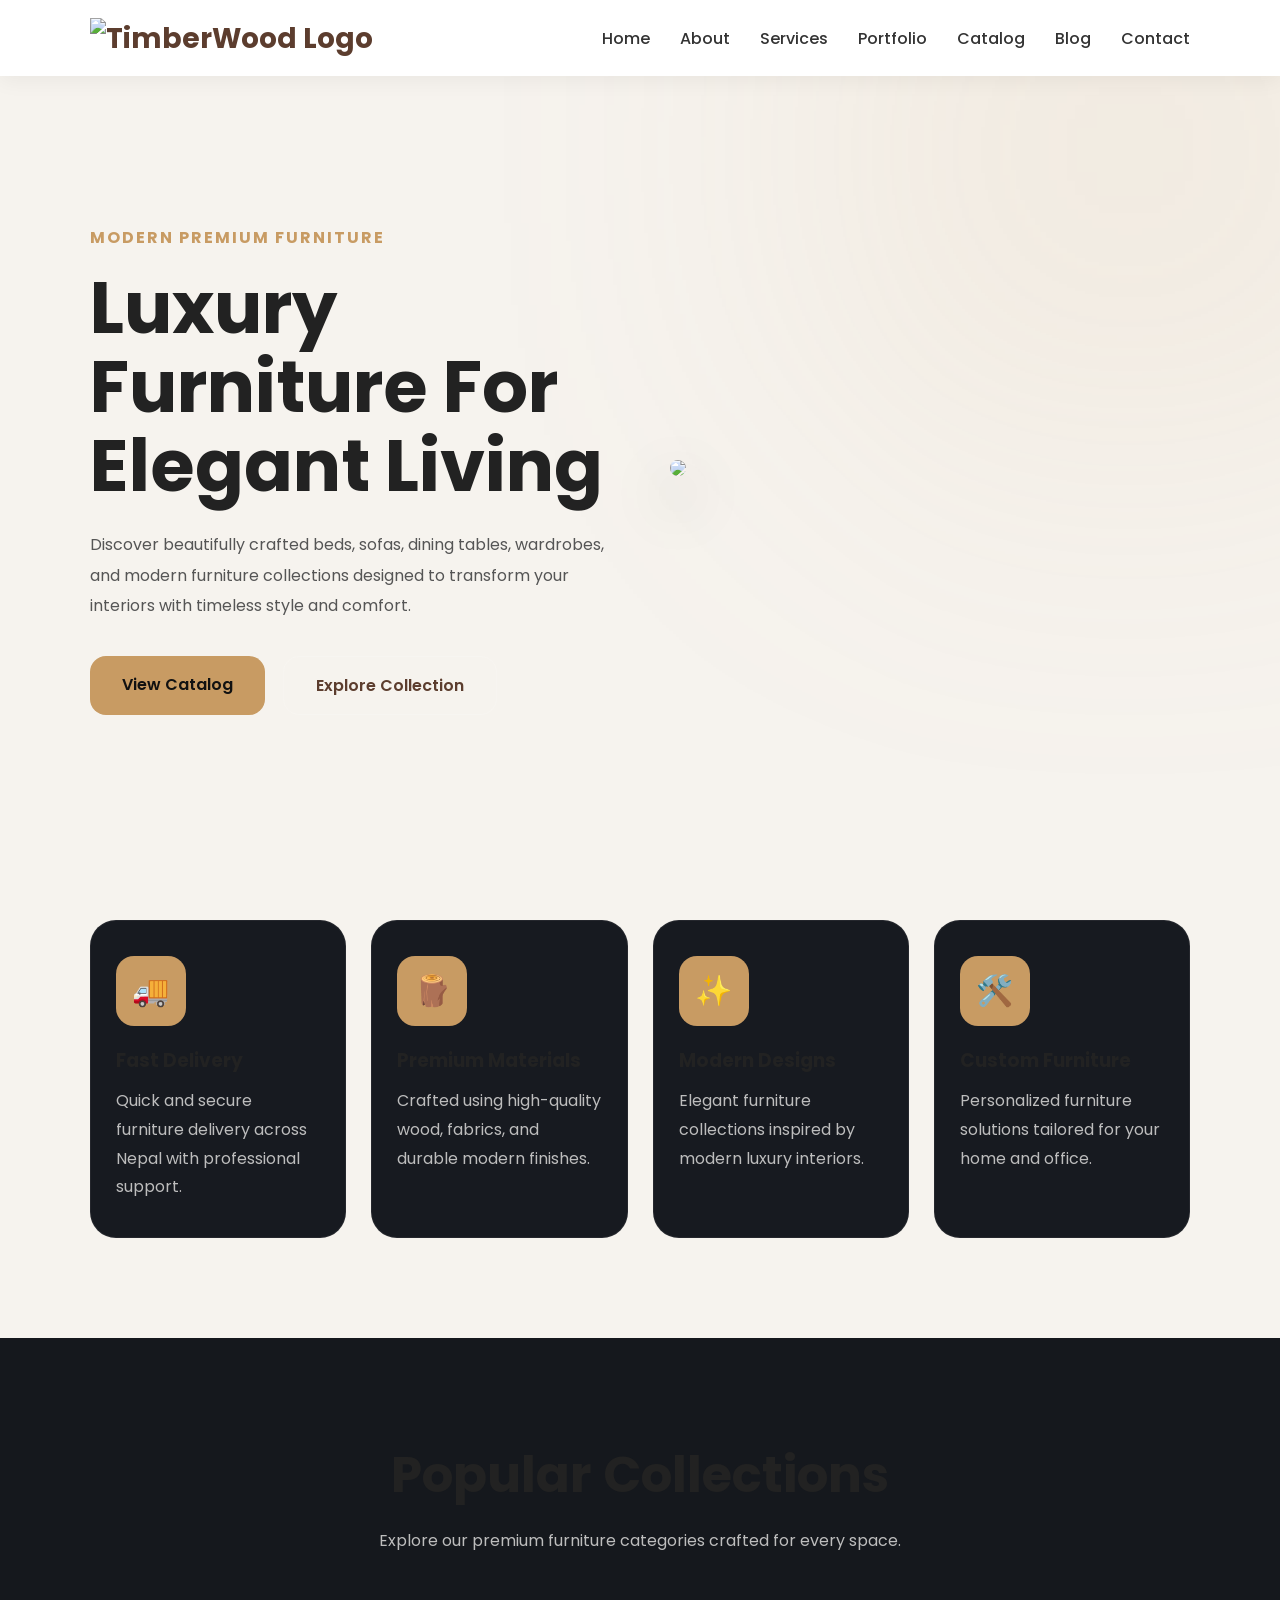
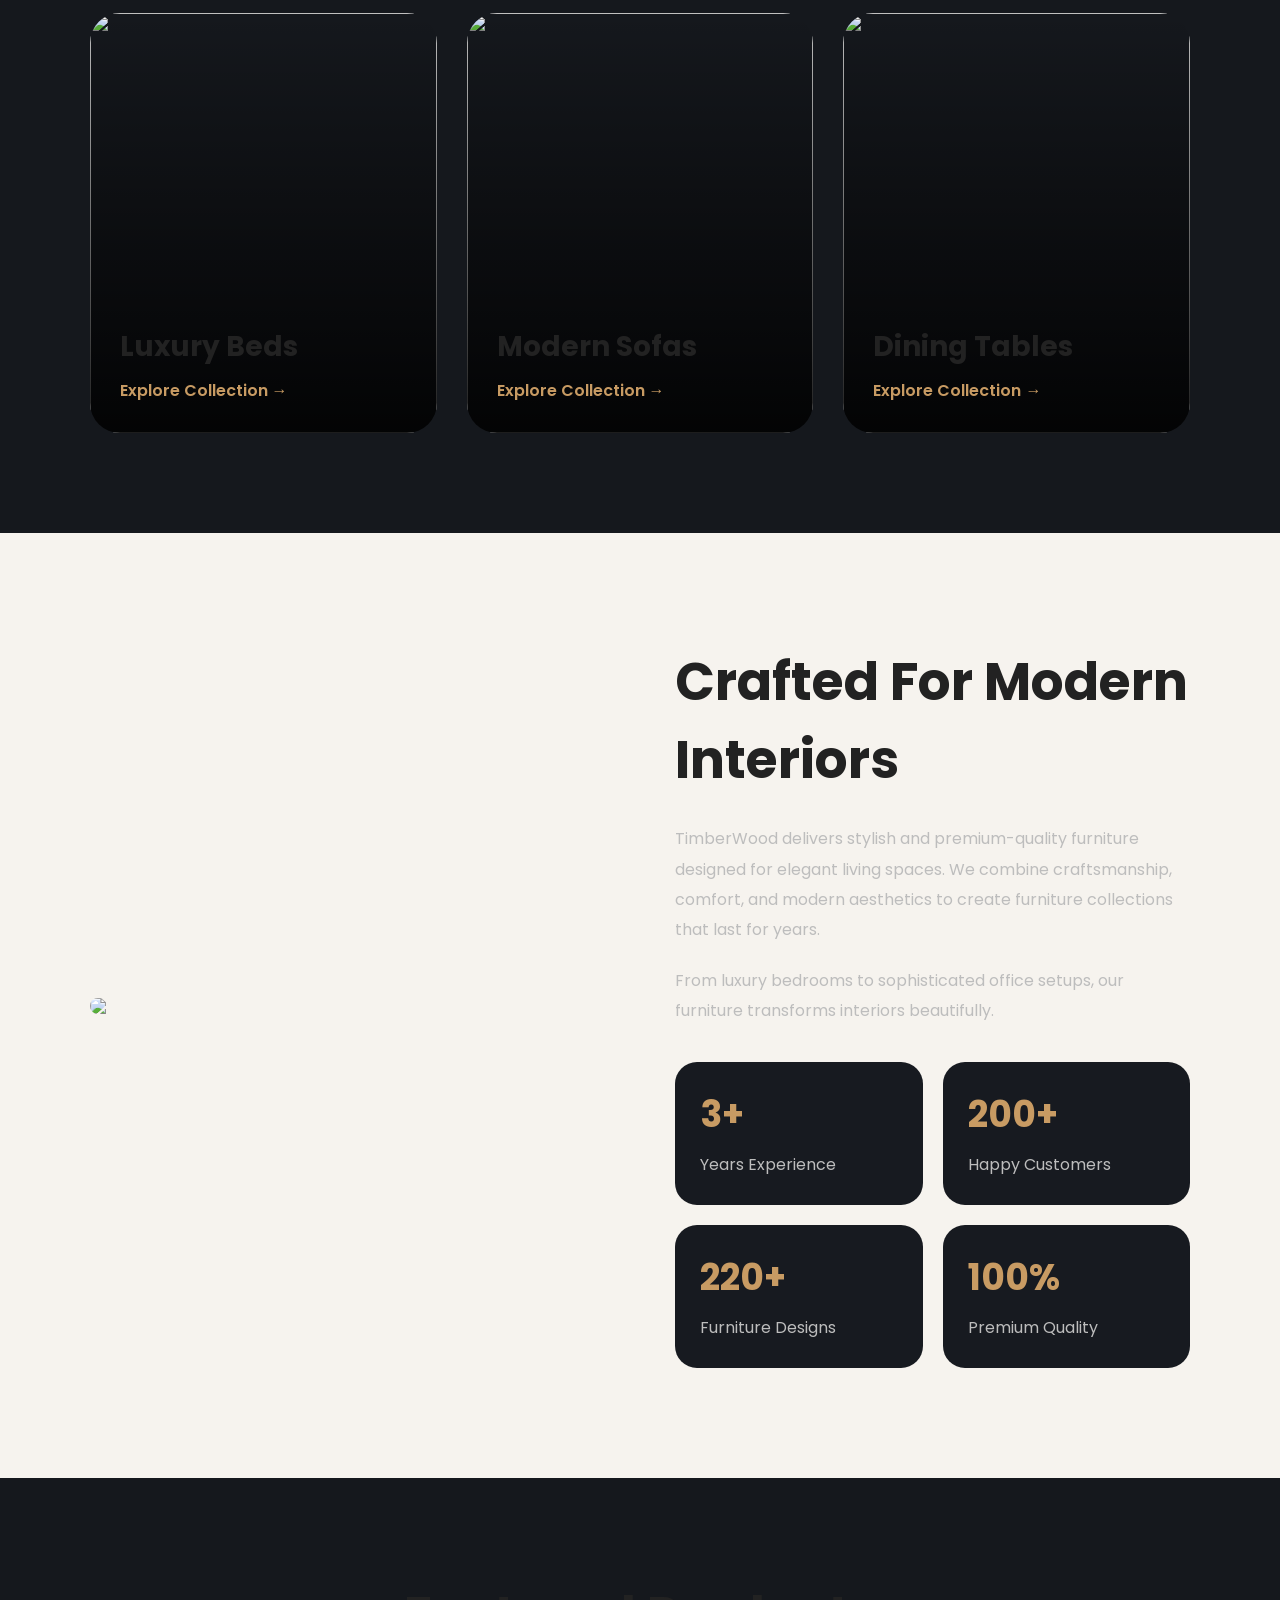
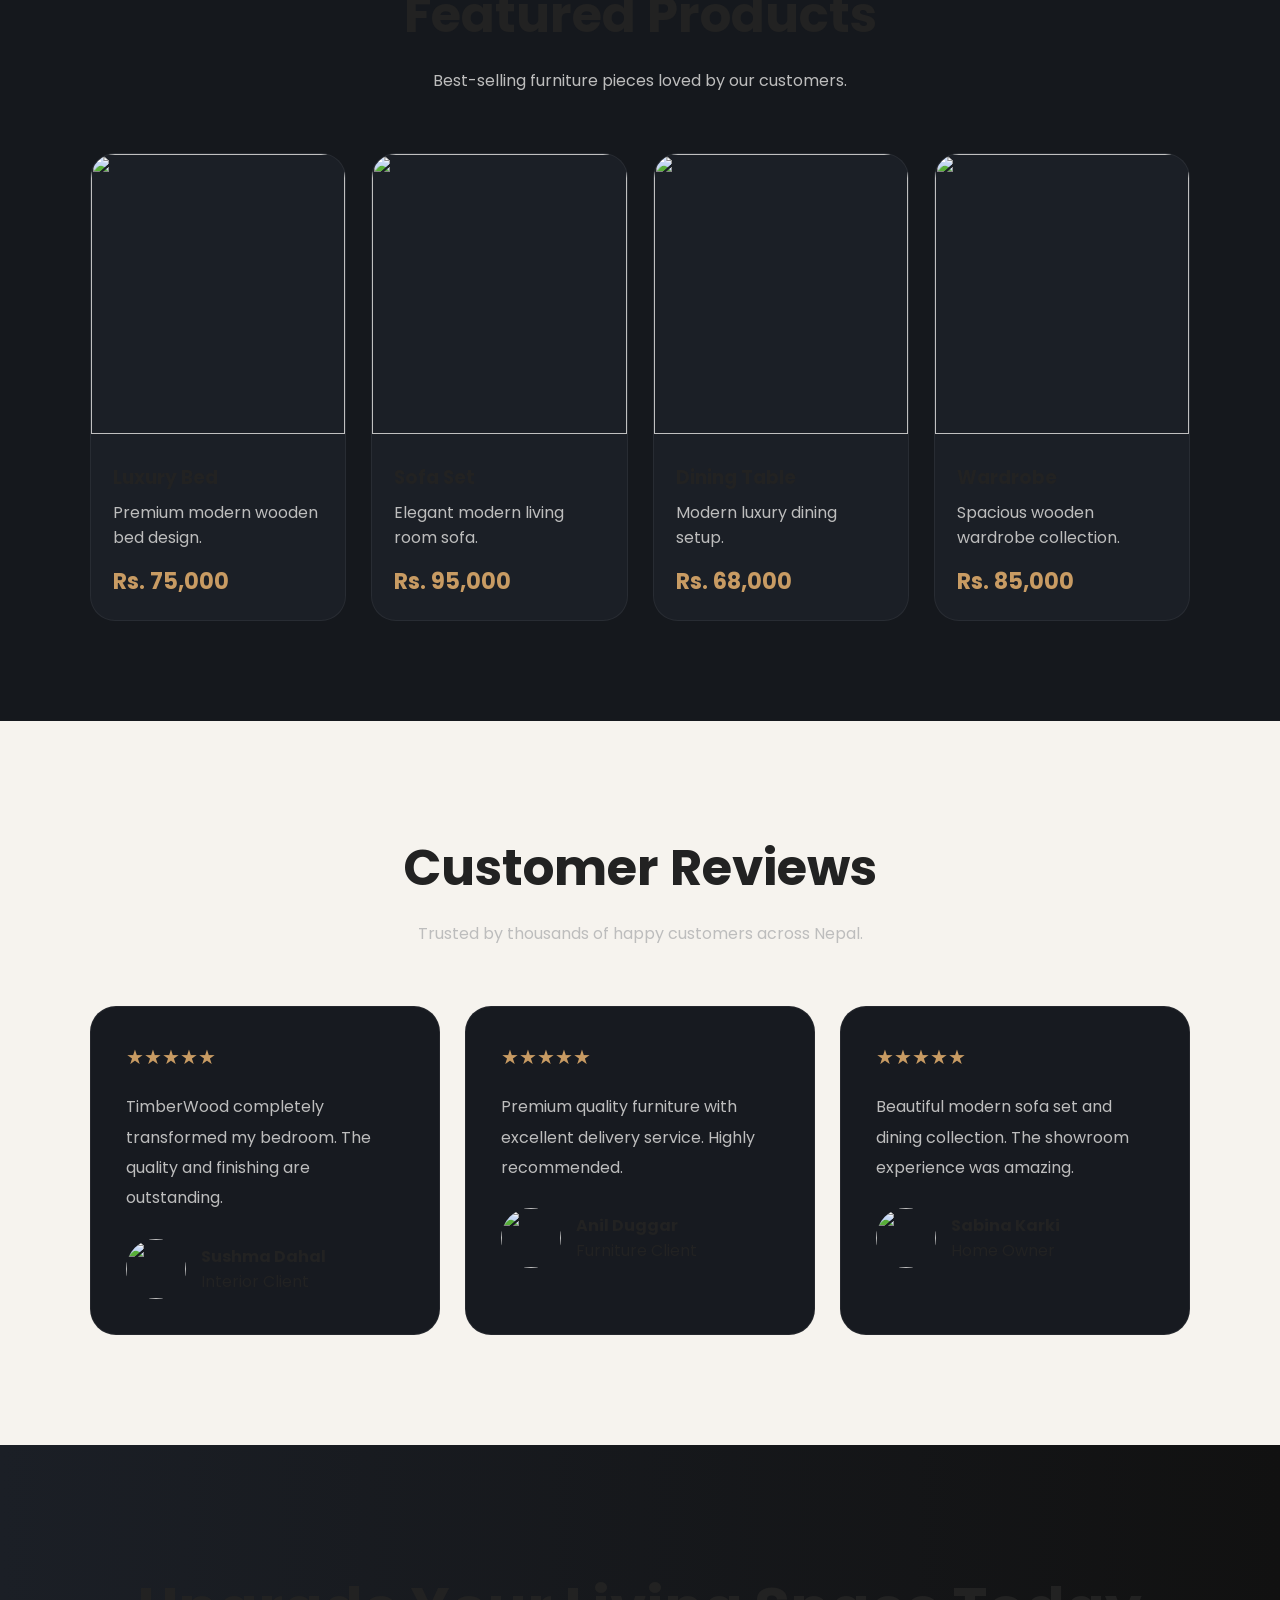
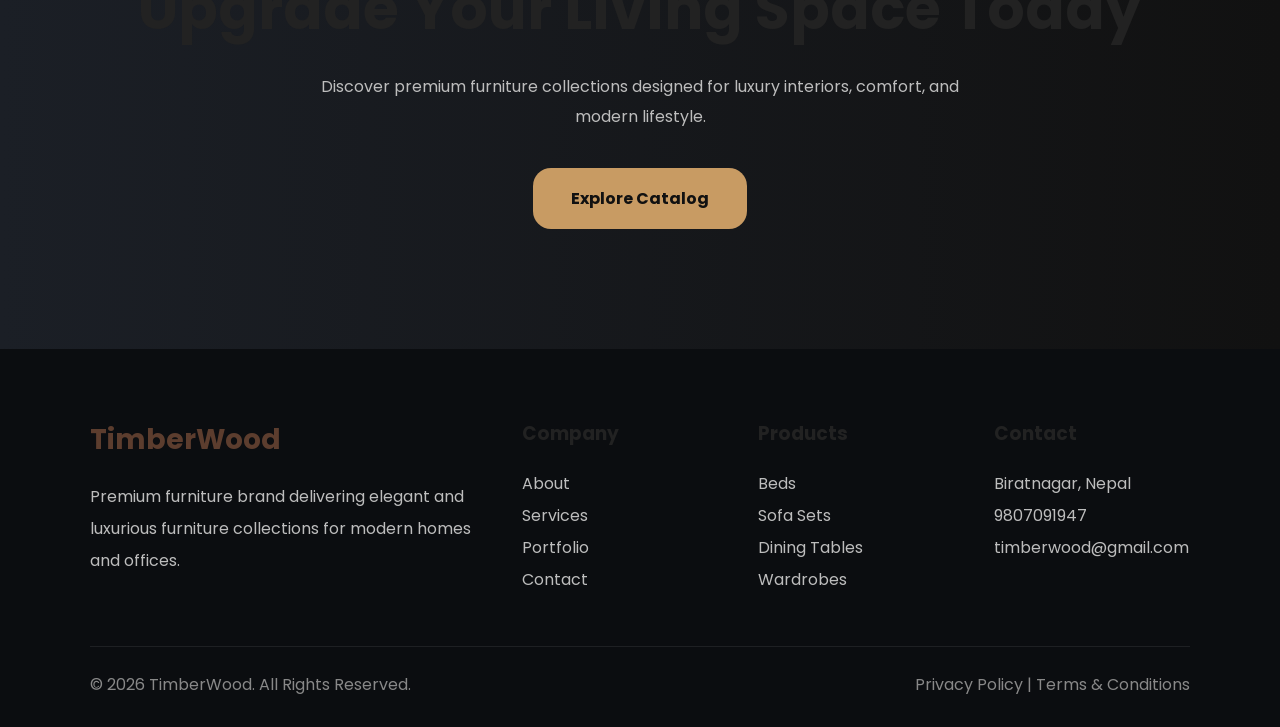
==== index.html @ ff1201b4 "a" ====
<!DOCTYPE html>
<html lang="en">
<head>
<meta charset="UTF-8">
<meta name="viewport" content="width=device-width, initial-scale=1.0">

<title>TimberWood</title>
<link rel="stylesheet" href="assets/styles.css">
<link rel="icon" href="img/home/LOGO.png" type="image/x-icon">   <!-- font icons -->
<link href="https://fonts.googleapis.com/css2?family=Poppins:wght@300;400;500;600;700;800&display=swap" rel="stylesheet">

<style>

/* HERO */

.hero{
    min-height:100vh;
    display:grid;
    grid-template-columns:1fr 1fr;
    align-items:center;
    gap:60px;
    padding:140px 7% 100px;
    position:relative;
}

.hero::before{
    content:'';
    position:absolute;
    width:500px;
    height:500px;
    background:#c89b63;
    filter:blur(180px);
    opacity:.15;
    top:-100px;
    right:-100px;
}

.hero-text h4{
    color:#c89b63;
    margin-bottom:18px;
    letter-spacing:2px;
}

.hero-text h1{
    font-size:72px;
    line-height:1.1;
    margin-bottom:25px;
}

.hero-text p{
    color:#555;
    line-height:1.9;
    margin-bottom:35px;
    font-size:16px;
    max-width:600px;
}

.hero-buttons{
    display:flex;
    gap:18px;
    flex-wrap:wrap;
}

.btn{
    padding:16px 32px;
    border-radius:16px;
    text-decoration:none;
    font-weight:600;
    transition:.3s;
}

.btn-primary{
    background:#c89b63;
    color:#111;
}

.btn-primary:hover{
    transform:translateY(-5px);
}

.btn-outline{
    border:1px solid rgba(255,255,255,0.15);
    color:#5c3d2e;
}

.btn-outline:hover{
    background:white;
    color:#5c3d2e;
}

.hero-image{
    position:relative;
}

.hero-image img{
    width:100%;
    border-radius:35px;
    object-fit:cover;
    box-shadow:0 25px 60px rgba(0,0,0,0.45);
}

/* FEATURES */

.features{
    padding:20px 7% 100px;
}

.feature-grid{
    display:grid;
    grid-template-columns:repeat(4,1fr);
    gap:25px;
}

.feature-box{
    background:#171a20;
    padding:35px 25px;
    border-radius:26px;
    transition:.4s;
    border:1px solid rgba(255,255,255,0.06);
}

.feature-box:hover{
    transform:translateY(-10px);
}

.feature-icon{
    width:70px;
    height:70px;
    background:#c89b63;
    border-radius:18px;
    display:flex;
    align-items:center;
    justify-content:center;
    font-size:30px;
    color:#111;
    margin-bottom:20px;
}

.feature-box h3{
    margin-bottom:12px;
}

.feature-box p{
    color:#bdbdbd;
    line-height:1.8;
}

/* SECTION TITLE */

.section-title{
    text-align:center;
    margin-bottom:60px;
}

.section-title h2{
    font-size:50px;
    margin-bottom:15px;
}

.section-title p{
    color:#bdbdbd;
}

/* COLLECTIONS */

.collections{
    padding:100px 7%;
    background:#15181d;
}

.collection-grid{
    display:grid;
    grid-template-columns:repeat(3,1fr);
    gap:30px;
}

.collection-card{
    position:relative;
    overflow:hidden;
    border-radius:30px;
    height:420px;
    cursor:pointer;
}

.collection-card img{
    width:100%;
    height:100%;
    object-fit:cover;
    transition:.5s;
}

.collection-card:hover img{
    transform:scale(1.08);
}

.collection-overlay{
    position:absolute;
    inset:0;
    background:linear-gradient(to top,rgba(0,0,0,0.85),transparent);
    display:flex;
    flex-direction:column;
    justify-content:flex-end;
    padding:30px;
}

.collection-overlay h3{
    font-size:28px;
    margin-bottom:10px;
}

.collection-overlay a{
    color:#c89b63;
    text-decoration:none;
    font-weight:600;
}

/* ABOUT */

.about{
    padding:110px 7%;
    display:grid;
    grid-template-columns:1fr 1fr;
    gap:70px;
    align-items:center;
}

.about img{
    width:100%;
    border-radius:35px;
}

.about-text h2{
    font-size:52px;
    margin-bottom:25px;
}

.about-text p{
    color:#bdbdbd;
    line-height:1.9;
    margin-bottom:20px;
}

.about-stats{
    display:grid;
    grid-template-columns:repeat(2,1fr);
    gap:20px;
    margin-top:35px;
}

.stat{
    background:#171a20;
    padding:25px;
    border-radius:22px;
}

.stat h3{
    color:#c89b63;
    font-size:36px;
    margin-bottom:8px;
}

.stat p{
    margin:0;
}

/* PRODUCTS */

.products{
    padding:100px 7%;
    background:#15181d;
}

.product-grid{
    display:grid;
    grid-template-columns:repeat(4,1fr);
    gap:25px;
}

.product-card{
    background:#1b1f26;
    border-radius:25px;
    overflow:hidden;
    transition:.4s;
    border:1px solid rgba(255,255,255,0.06);
}

.product-card:hover{
    transform:translateY(-10px);
}

.product-card img{
    width:100%;
    height:280px;
    object-fit:cover;
}

.product-content{
    padding:22px;
}

.product-content h3{
    margin-bottom:8px;
}

.product-content p{
    color:#bdbdbd;
    margin-bottom:15px;
}

.price{
    color:#c89b63;
    font-size:22px;
    font-weight:700;
}

/* TESTIMONIALS */

.testimonials{
    padding:110px 7%;
}

.testimonial-grid{
    display:grid;
    grid-template-columns:repeat(3,1fr);
    gap:25px;
}

.testimonial{
    background:#171a20;
    padding:35px;
    border-radius:26px;
    border:1px solid rgba(255,255,255,0.06);
}

.stars{
    color:#c89b63;
    margin-bottom:20px;
    font-size:20px;
}

.testimonial p{
    color:#bdbdbd;
    line-height:1.9;
    margin-bottom:25px;
}

.user{
    display:flex;
    align-items:center;
    gap:15px;
}

.user img{
    width:60px;
    height:60px;
    border-radius:50%;
    object-fit:cover;
}

/* CTA */

.cta{
    padding:120px 7%;
    text-align:center;
    background:linear-gradient(to right,#1b1f26,#111);
}

.cta h2{
    font-size:58px;
    margin-bottom:20px;
}

.cta p{
    max-width:700px;
    margin:auto;
    color:#bdbdbd;
    line-height:1.9;
}

.cta a{
    display:inline-block;
    margin-top:35px;
    padding:18px 38px;
    border-radius:18px;
    background:#c89b63;
    color:#111;
    text-decoration:none;
    font-weight:700;
    transition:.3s;
}

.cta a:hover{
    transform:translateY(-5px);
}

/* FOOTER */

footer{
    background:#0b0d10;
    padding:70px 7% 30px;
}

.footer-grid{
    display:grid;
    grid-template-columns:2fr 1fr 1fr 1fr;
    gap:40px;
}

.footer-grid h3{
    margin-bottom:20px;
}

.footer-grid p,
.footer-grid li{
    color:#bdbdbd;
    line-height:2;
    list-style:none;
}

.footer-grid a{
    text-decoration:none;
    color:#bdbdbd;
}

.footer-grid a:hover{
    color:#c89b63;
}

.bottom{
    margin-top:50px;
    padding-top:25px;
    border-top:1px solid rgba(255,255,255,0.08);
    display:flex;
    justify-content:space-between;
    flex-wrap:wrap;
    gap:15px;
    color:#888;
}

/* MOBILE */

@media(max-width:1100px){

    .hero,
    .about{
        grid-template-columns:1fr;
    }

    .feature-grid,
    .collection-grid,
    .product-grid,
    .testimonial-grid,
    .footer-grid{
        grid-template-columns:1fr 1fr;
    }

    .hero-text h1{
        font-size:56px;
    }

}

@media(max-width:768px){

    nav ul{
        position:fixed;
        top:80px;
        right:-100%;
        width:260px;
        height:100vh;
        background:#fff;
        flex-direction:column;
        padding:40px;
        transition:.4s;
    }

    nav ul.active{
        right:0;
    }

    .menu-btn{
        display:block;
    }

    .hero{
        padding-top:120px;
    }

    .hero-text h1{
        font-size:42px;
    }

    .section-title h2,
    .about-text h2,
    .cta h2{
        font-size:34px;
    }

    .feature-grid,
    .collection-grid,
    .product-grid,
    .testimonial-grid,
    .footer-grid{
        grid-template-columns:1fr;
    }

}

</style>
</head>

<body>

<!-- NAVBAR -->

<nav>

    <div class="logo"><img src="img/home/LOGO.png" alt="TimberWood Logo"></div>

    <ul id="menu">
        <li><a href="index.html">Home</a></li>
        <li><a href="about.html">About</a></li>
        <li><a href="services.html">Services</a></li>
        <li><a href="portfolio.html">Portfolio</a></li>
        <li><a href="catalog.html">Catalog</a></li>
        <li><a href="blog.html">Blog</a></li>
        <li><a href="contact.html">Contact</a></li>
    </ul>

    <div class="menu-btn" onclick="toggleMenu()">☰</div>

</nav>

<!-- HERO -->

<section class="hero">

    <div class="hero-text">

        <h4>MODERN PREMIUM FURNITURE</h4>

        <h1>
            Luxury Furniture For Elegant Living
        </h1>

        <p>
            Discover beautifully crafted beds, sofas, dining tables, wardrobes, and modern furniture collections designed to transform your interiors with timeless style and comfort.
        </p>

        <div class="hero-buttons">

            <a href="catalog.html" class="btn btn-primary">
                View Catalog
            </a>

            <a href="#" class="btn btn-outline">
                Explore Collection
            </a>

        </div>

    </div>

    <div class="hero-image">

        <img src="https://images.unsplash.com/photo-1678132852119-c03c2e7d2740?w=600&auto=format&fit=crop&q=60&ixlib=rb-4.1.0&ixid=M3wxMjA3fDB8MHxwaG90by1yZWxhdGVkfDU4fHx8ZW58MHx8fHx8">

    </div>

</section>

<!-- FEATURES -->

<section class="features">

    <div class="feature-grid">

        <div class="feature-box">

            <div class="feature-icon">🚚</div>

            <h3>Fast Delivery</h3>

            <p>
                Quick and secure furniture delivery across Nepal with professional support.
            </p>

        </div>

        <div class="feature-box">

            <div class="feature-icon">🪵</div>

            <h3>Premium Materials</h3>

            <p>
                Crafted using high-quality wood, fabrics, and durable modern finishes.
            </p>

        </div>

        <div class="feature-box">

            <div class="feature-icon">✨</div>

            <h3>Modern Designs</h3>

            <p>
                Elegant furniture collections inspired by modern luxury interiors.
            </p>

        </div>

        <div class="feature-box">

            <div class="feature-icon">🛠️</div>

            <h3>Custom Furniture</h3>

            <p>
                Personalized furniture solutions tailored for your home and office.
            </p>

        </div>

    </div>

</section>

<!-- COLLECTIONS -->

<section class="collections">

    <div class="section-title">

        <h2>Popular Collections</h2>

        <p>
            Explore our premium furniture categories crafted for every space.
        </p>

    </div>

    <div class="collection-grid">

        <div class="collection-card">

            <img src="https://images.unsplash.com/photo-1505693416388-ac5ce068fe85?q=80&w=1200&auto=format&fit=crop">

            <div class="collection-overlay">
                <h3>Luxury Beds</h3>
                <a href="catalog.html">Explore Collection →</a>
            </div>

        </div>

        <div class="collection-card">

            <img src="https://i.pinimg.com/736x/47/08/17/470817732ed4bb72d46f9a37aef25305.jpg">

            <div class="collection-overlay">
                <h3>Modern Sofas</h3>
                <a href="catalog.html">Explore Collection →</a>
            </div>

        </div>

        <div class="collection-card">

            <img src="https://i.pinimg.com/736x/01/25/7b/01257b68a45e7b005f798eb6dac14ca6.jpg">

            <div class="collection-overlay">
                <h3>Dining Tables</h3>
                <a href="catalog.html">Explore Collection →</a>
            </div>

        </div>

    </div>

</section>

<!-- ABOUT -->

<section class="about">

    <img src="https://i.pinimg.com/736x/a5/de/0a/a5de0ac6816f2ecfdc04e64e84fc74e0.jpg">

    <div class="about-text">

        <h2>
            Crafted For Modern Interiors
        </h2>

        <p>
            TimberWood delivers stylish and premium-quality furniture designed for elegant living spaces. We combine craftsmanship, comfort, and modern aesthetics to create furniture collections that last for years.
        </p>

        <p>
            From luxury bedrooms to sophisticated office setups, our furniture transforms interiors beautifully.
        </p>

        <div class="about-stats">

            <div class="stat">
                <h3>3+</h3>
                <p>Years Experience</p>
            </div>

            <div class="stat">
                <h3>200+</h3>
                <p>Happy Customers</p>
            </div>

            <div class="stat">
                <h3>220+</h3>
                <p>Furniture Designs</p>
            </div>

            <div class="stat">
                <h3>100%</h3>
                <p>Premium Quality</p>
            </div>

        </div>

    </div>

</section>

<!-- PRODUCTS -->

<section class="products">

    <div class="section-title">

        <h2>Featured Products</h2>

        <p>
            Best-selling furniture pieces loved by our customers.
        </p>

    </div>

    <div class="product-grid">

        <div class="product-card">

            <img src="https://images.unsplash.com/photo-1505693416388-ac5ce068fe85?q=80&w=1200&auto=format&fit=crop">

            <div class="product-content">
                <h3>Luxury Bed</h3>
                <p>Premium modern wooden bed design.</p>
                <div class="price">Rs. 75,000</div>
            </div>

        </div>

        <div class="product-card">

            <img src="https://i.pinimg.com/736x/96/f3/11/96f311f5bdf704e673dcc392021bae5a.jpg">

            <div class="product-content">
                <h3>Sofa Set</h3>
                <p>Elegant modern living room sofa.</p>
                <div class="price">Rs. 95,000</div>
            </div>

        </div>

        <div class="product-card">

            <img src="https://images.unsplash.com/photo-1602872030490-4a484a7b3ba6?w=600&auto=format&fit=crop&q=60&ixlib=rb-4.1.0&ixid=M3wxMjA3fDB8MHxzZWFyY2h8OHx8ZGluaW5nJTIwdGFibGV8ZW58MHx8MHx8fDA%3D">

            <div class="product-content">
                <h3>Dining Table</h3>
                <p>Modern luxury dining setup.</p>
                <div class="price">Rs. 68,000</div>
            </div>

        </div>

        <div class="product-card">

            <img src="https://images.unsplash.com/photo-1708397016786-8916880649b8?w=600&auto=format&fit=crop&q=60&ixlib=rb-4.1.0&ixid=M3wxMjA3fDB8MHxzZWFyY2h8MTB8fHdhcmRyb2JlJTIwZGVzaWdufGVufDB8fDB8fHww">

            <div class="product-content">
                <h3>Wardrobe</h3>
                <p>Spacious wooden wardrobe collection.</p>
                <div class="price">Rs. 85,000</div>
            </div>

        </div>

    </div>

</section>

<!-- TESTIMONIALS -->

<section class="testimonials">

    <div class="section-title">

        <h2>Customer Reviews</h2>

        <p>
            Trusted by thousands of happy customers across Nepal.
        </p>

    </div>

    <div class="testimonial-grid">

        <div class="testimonial">

            <div class="stars">★★★★★</div>

            <p>
                TimberWood completely transformed my bedroom. The quality and finishing are outstanding.
            </p>

            <div class="user">

                <img src="https://randomuser.me/api/portraits/women/44.jpg">

                <div>
                    <h4>Sushma Dahal</h4>
                    <span>Interior Client</span>
                </div>

            </div>

        </div>

        <div class="testimonial">

            <div class="stars">★★★★★</div>

            <p>
                Premium quality furniture with excellent delivery service. Highly recommended.
            </p>

            <div class="user">

                <img src="https://randomuser.me/api/portraits/men/32.jpg">

                <div>
                    <h4>Anil Duggar</h4>
                    <span>Furniture Client</span>
                </div>

            </div>

        </div>

        <div class="testimonial">

            <div class="stars">★★★★★</div>

            <p>
                Beautiful modern sofa set and dining collection. The showroom experience was amazing.
            </p>

            <div class="user">

                <img src="https://randomuser.me/api/portraits/women/68.jpg">

                <div>
                    <h4>Sabina Karki</h4>
                    <span>Home Owner</span>
                </div>

            </div>

        </div>

    </div>

</section>

<!-- CTA -->

<section class="cta">

    <h2>
        Upgrade Your Living Space Today
    </h2>

    <p>
        Discover premium furniture collections designed for luxury interiors, comfort, and modern lifestyle.
    </p>

    <a href="catalog.html">
        Explore Catalog
    </a>

</section>

<!-- FOOTER -->

<footer>

    <div class="footer-grid">

        <div>

            <div class="logo">
                Timber<span>Wood</span>
            </div>

            <p style="margin-top:20px;">
                Premium furniture brand delivering elegant and luxurious furniture collections for modern homes and offices.
            </p>

        </div>

        <div>

            <h3>Company</h3>

            <ul>
                <li><a href="#">About</a></li>
                <li><a href="#">Services</a></li>
                <li><a href="#">Portfolio</a></li>
                <li><a href="#">Contact</a></li>
            </ul>

        </div>

        <div>

            <h3>Products</h3>

            <ul>
                <li><a href="#">Beds</a></li>
                <li><a href="#">Sofa Sets</a></li>
                <li><a href="#">Dining Tables</a></li>
                <li><a href="#">Wardrobes</a></li>
            </ul>

        </div>

        <div>

            <h3>Contact</h3>

            <ul>
                <li>Biratnagar, Nepal</li>
                <li>9807091947</li>
                <li>timberwood@gmail.com</li>
            </ul>

        </div>

    </div>

    <div class="bottom">

        <div>
            © 2026 TimberWood. All Rights Reserved.
        </div>

        <div>
            Privacy Policy | Terms & Conditions
        </div>

    </div>

</footer>





<script src="assets/script.js"></script>
</body>
</html>
---- assets/styles.css ----
/* BODY */

*{
    margin:0;
    padding:0;
    box-sizing:border-box;
    font-family:'Poppins',sans-serif;
}

body{
    background:#f6f3ee;
    color:#222;
}

/* =========================
NAVBAR
========================= */

nav{
    position:fixed;
    top:0;
    left:0;
    width:100%;
    background:#fff;
    display:flex;
    justify-content:space-between;
    align-items:center;
    padding:18px 7%;
    z-index:1000;
    box-shadow:0 5px 20px rgba(0,0,0,0.05);
}

.logo img{
    height:40px;
    width:auto;
    display:block;
}

.logo{
    font-size:28px;
    font-weight:700;
    color:#5c3d2e;
}

nav ul{
    display:flex;
    gap:30px;
    list-style:none;
}

nav ul li a{
    text-decoration:none;
    color:#333;
    font-weight:500;
    transition:.3s;
}

nav ul li a:hover{
    color:#8b5e3c;
}

.menu-btn{
    display:none;
    font-size:28px;
    cursor:pointer;
}
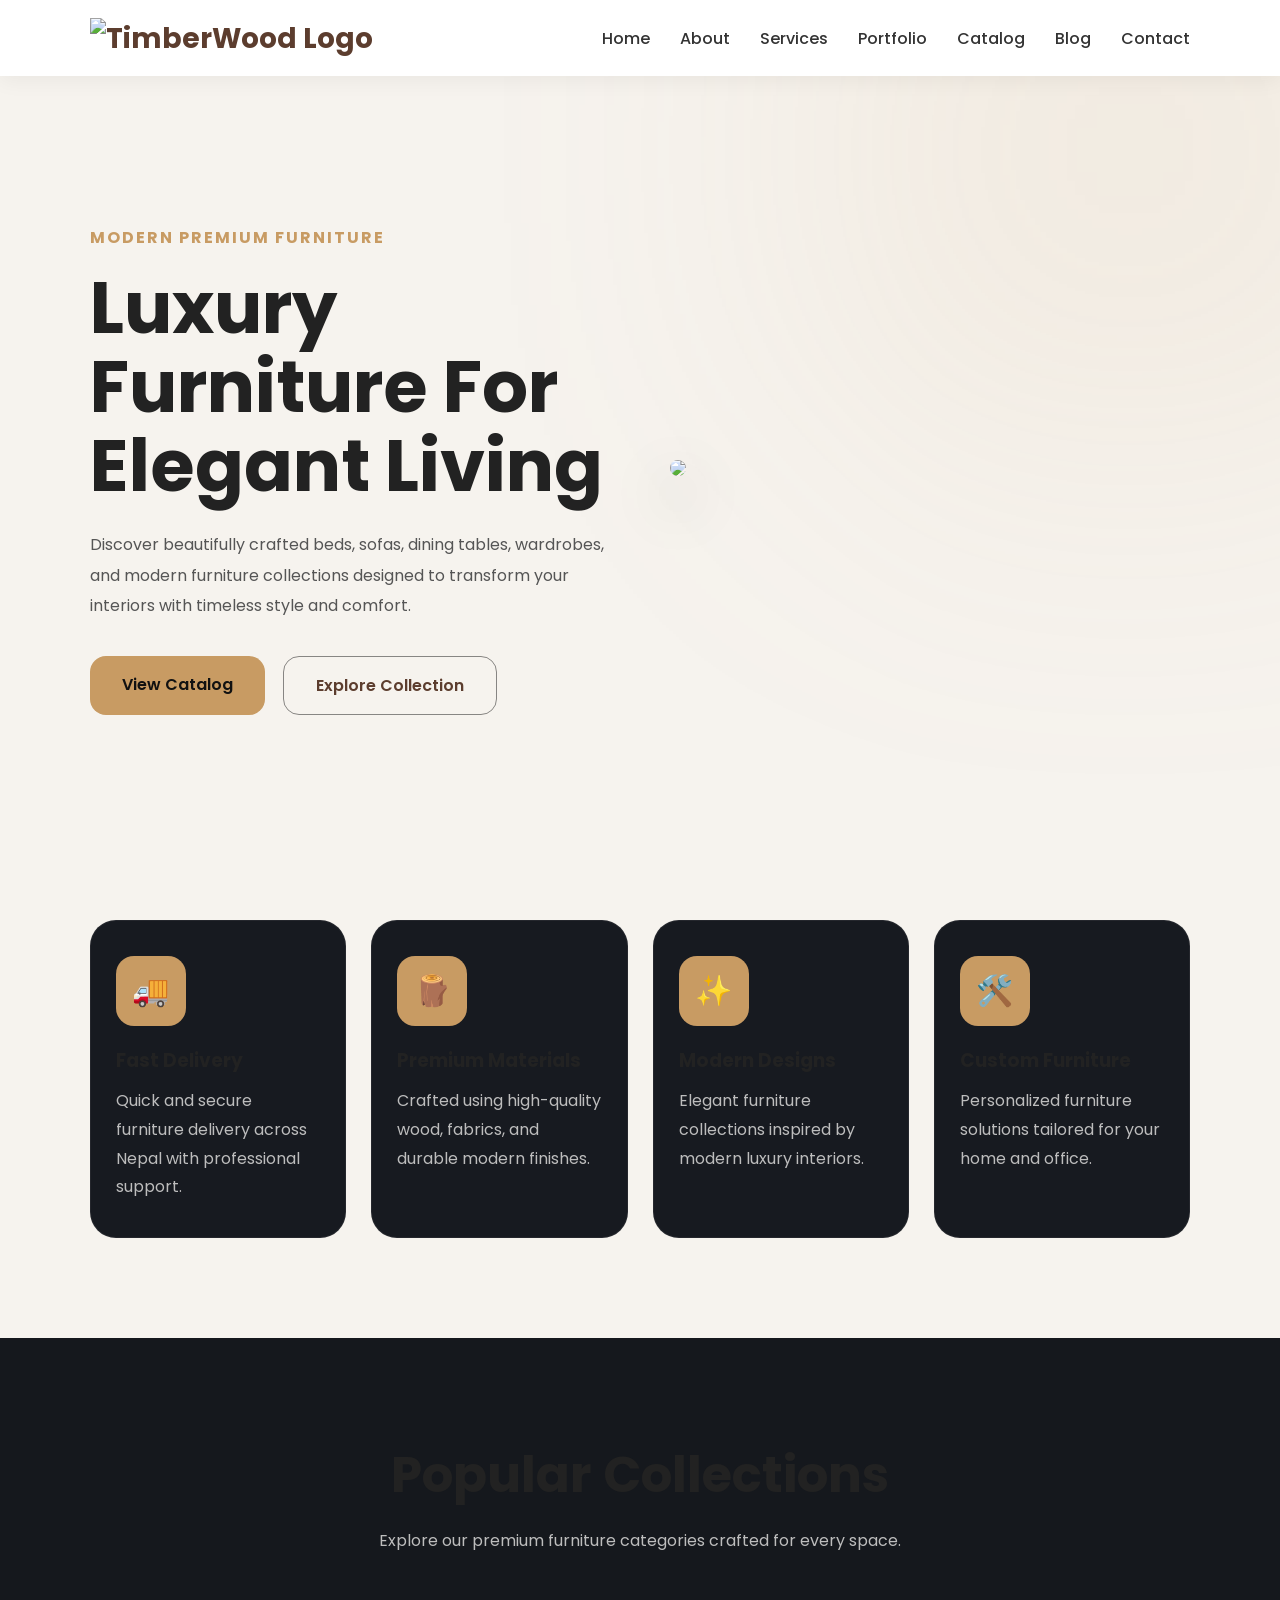
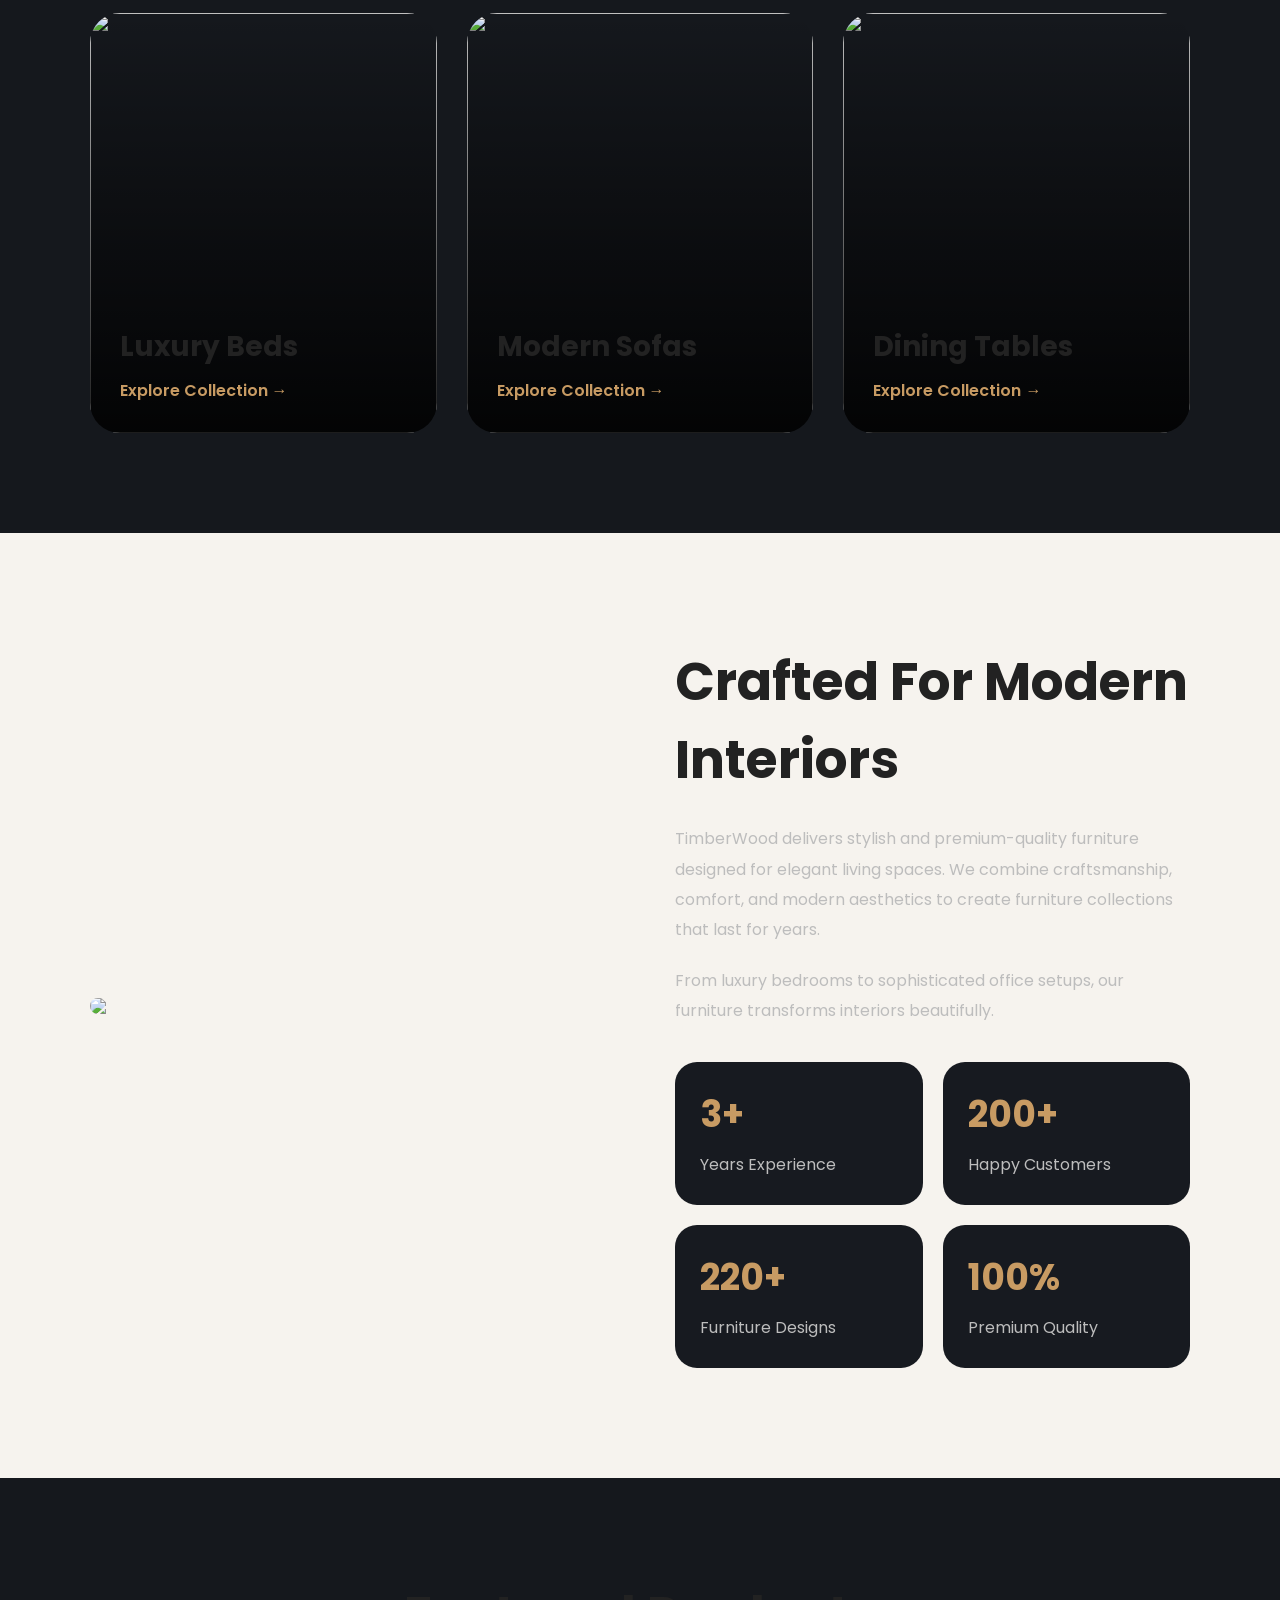
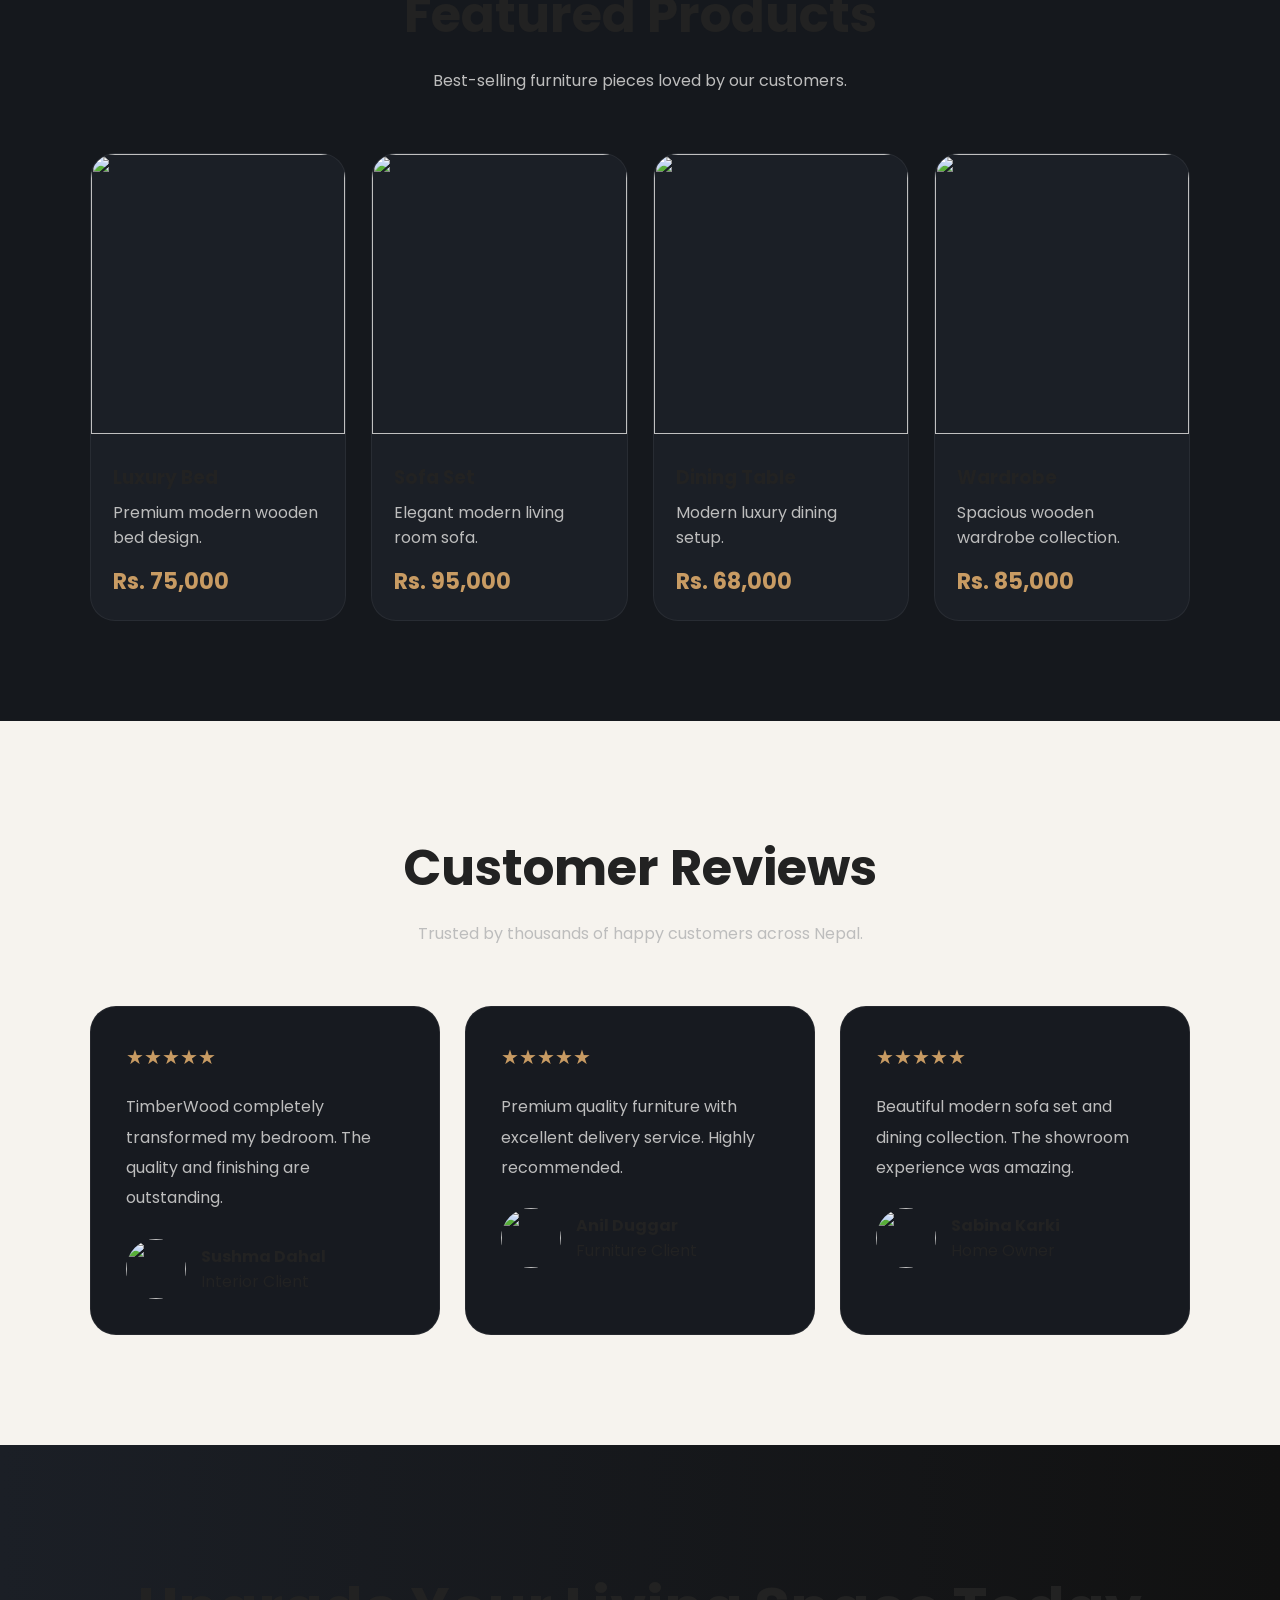
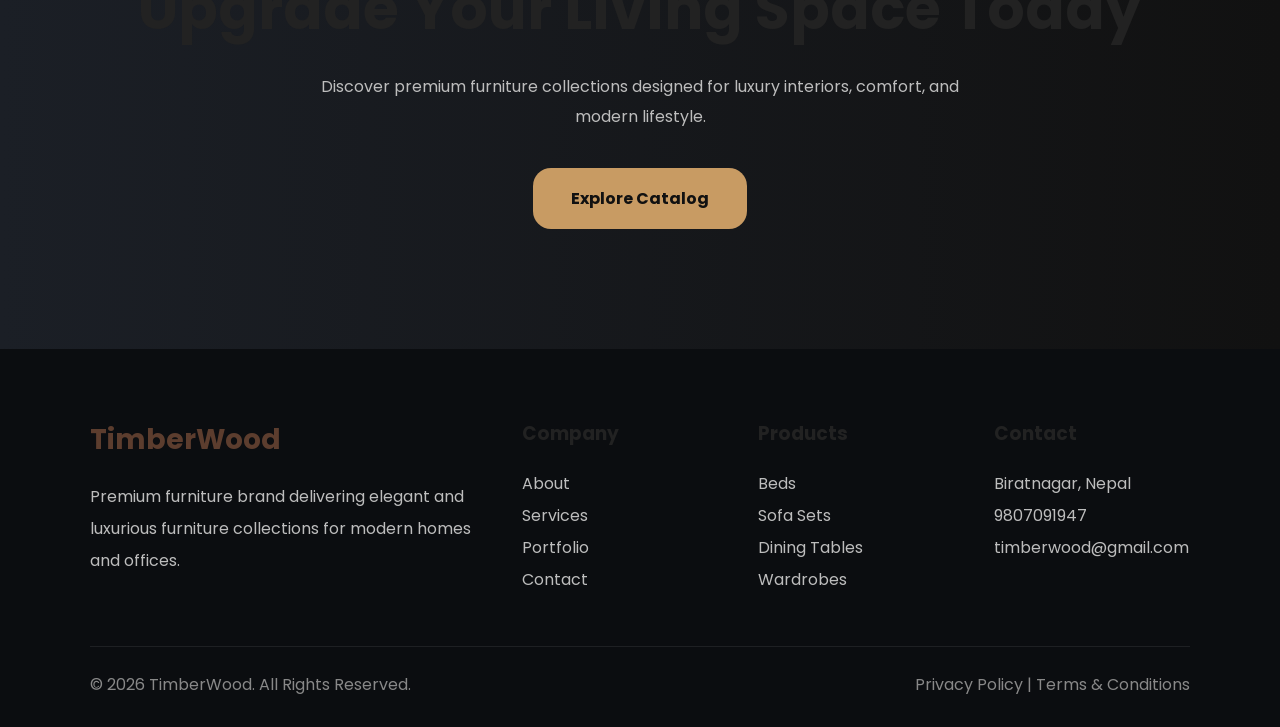
==== commit 991ccf0b: "a" ====
--- a/index.html
+++ b/index.html
@@ -79,7 +79,7 @@
 }
 
 .btn-outline{
-    border:1px solid rgba(255,255,255,0.15);
+    border:1px solid rgba(0,0,0,0.45);
     color:#5c3d2e;
 }
 
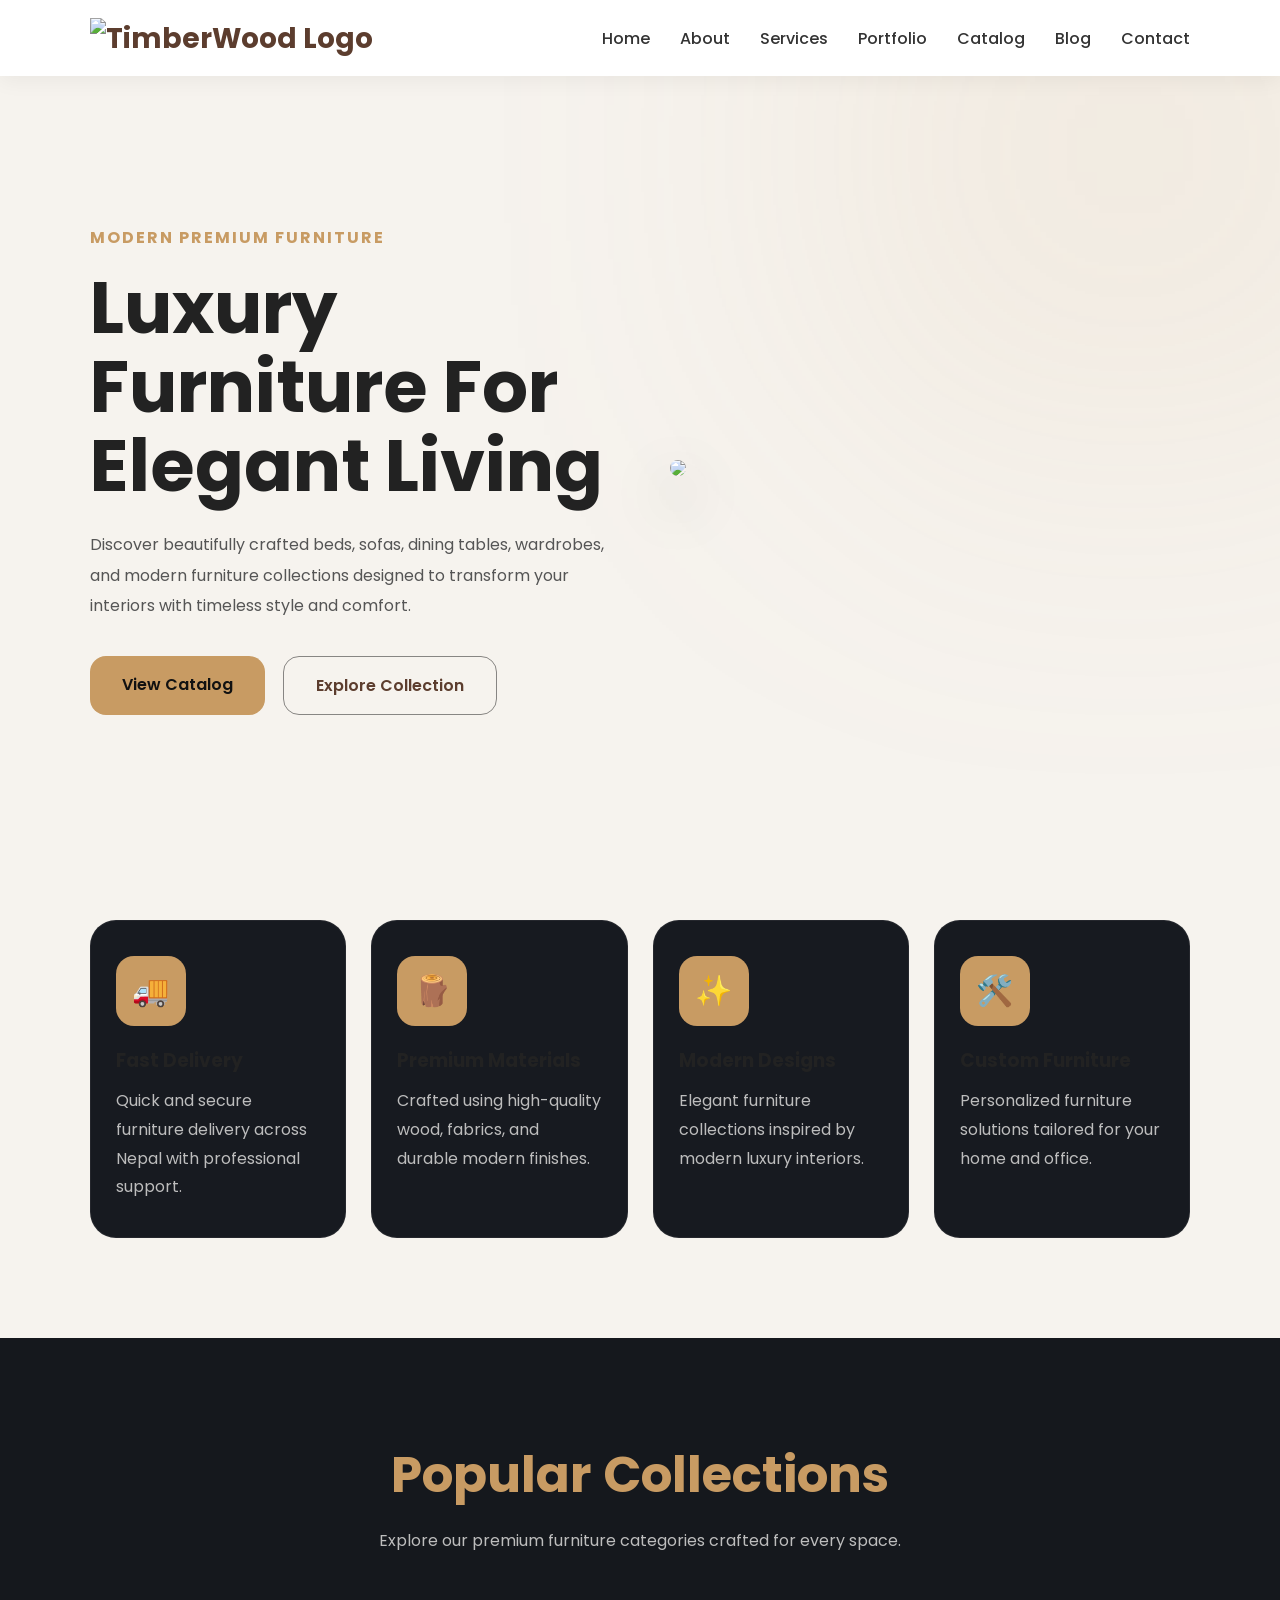
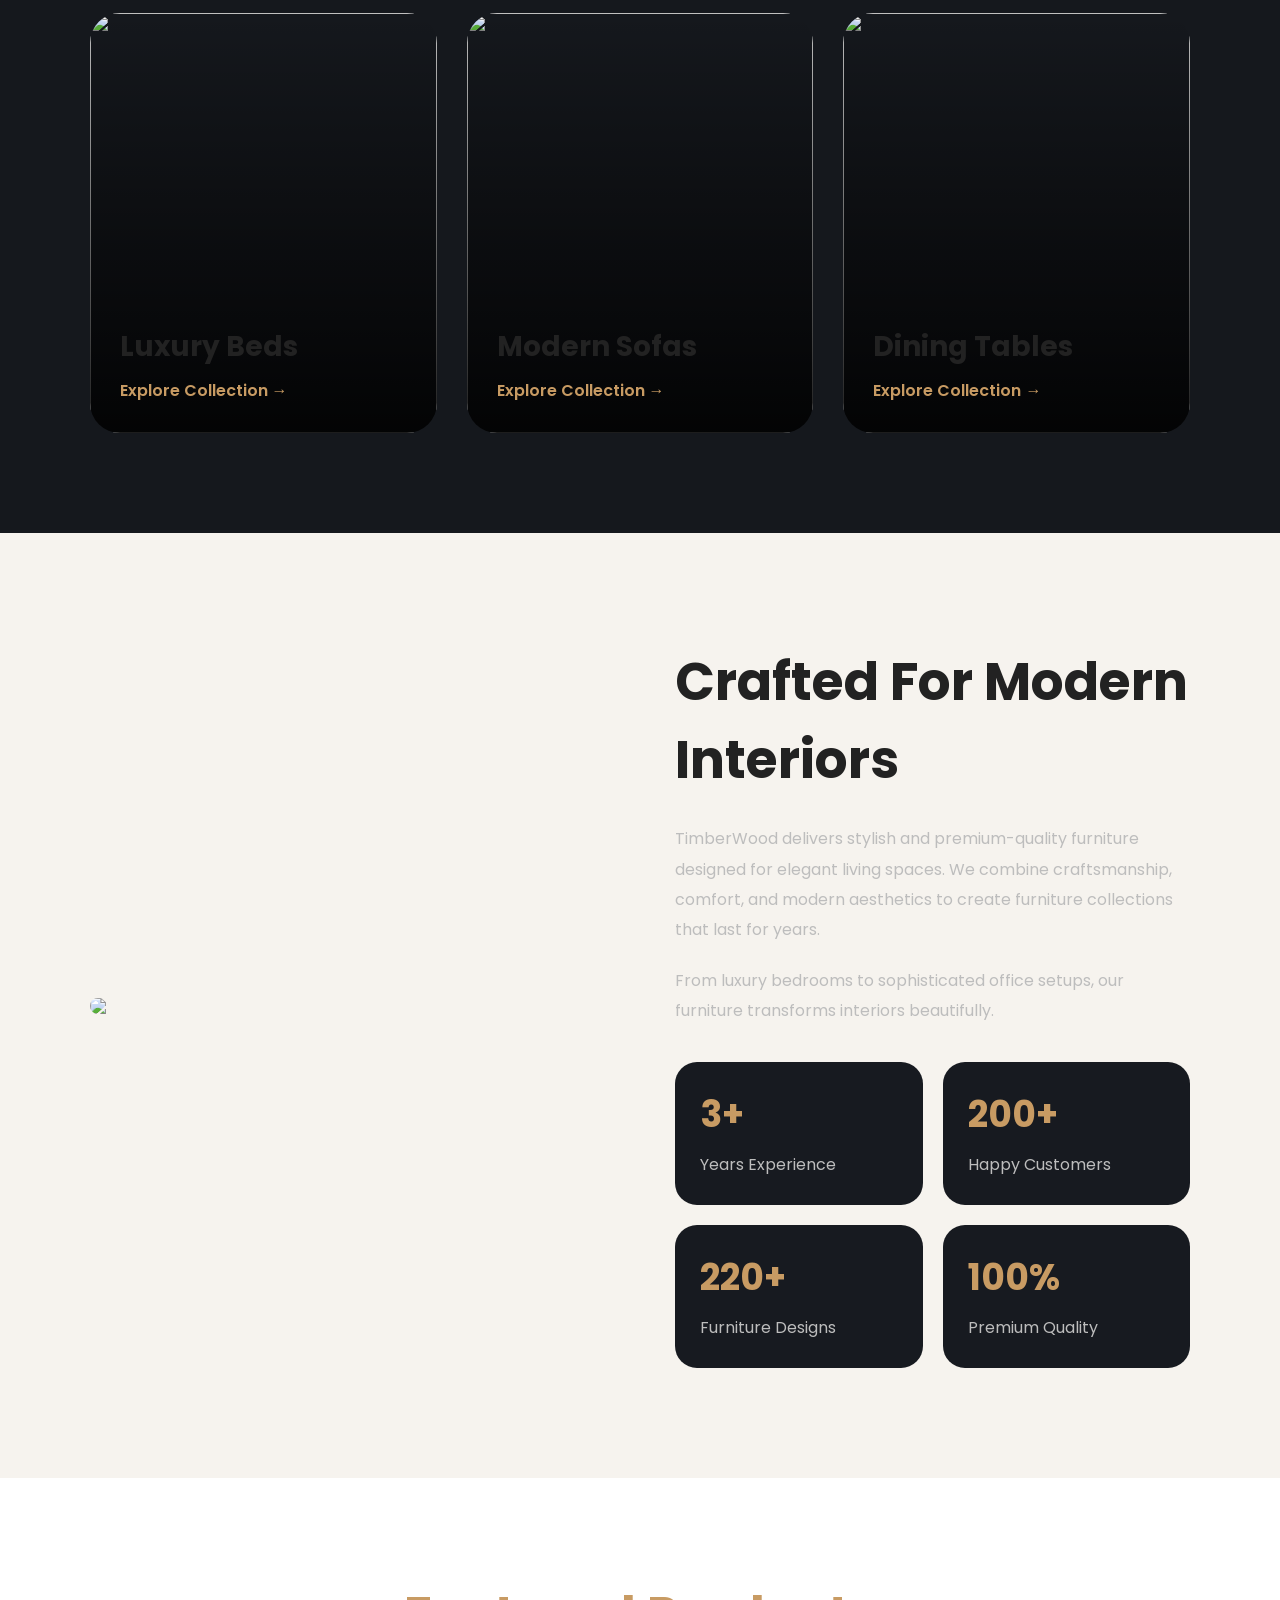
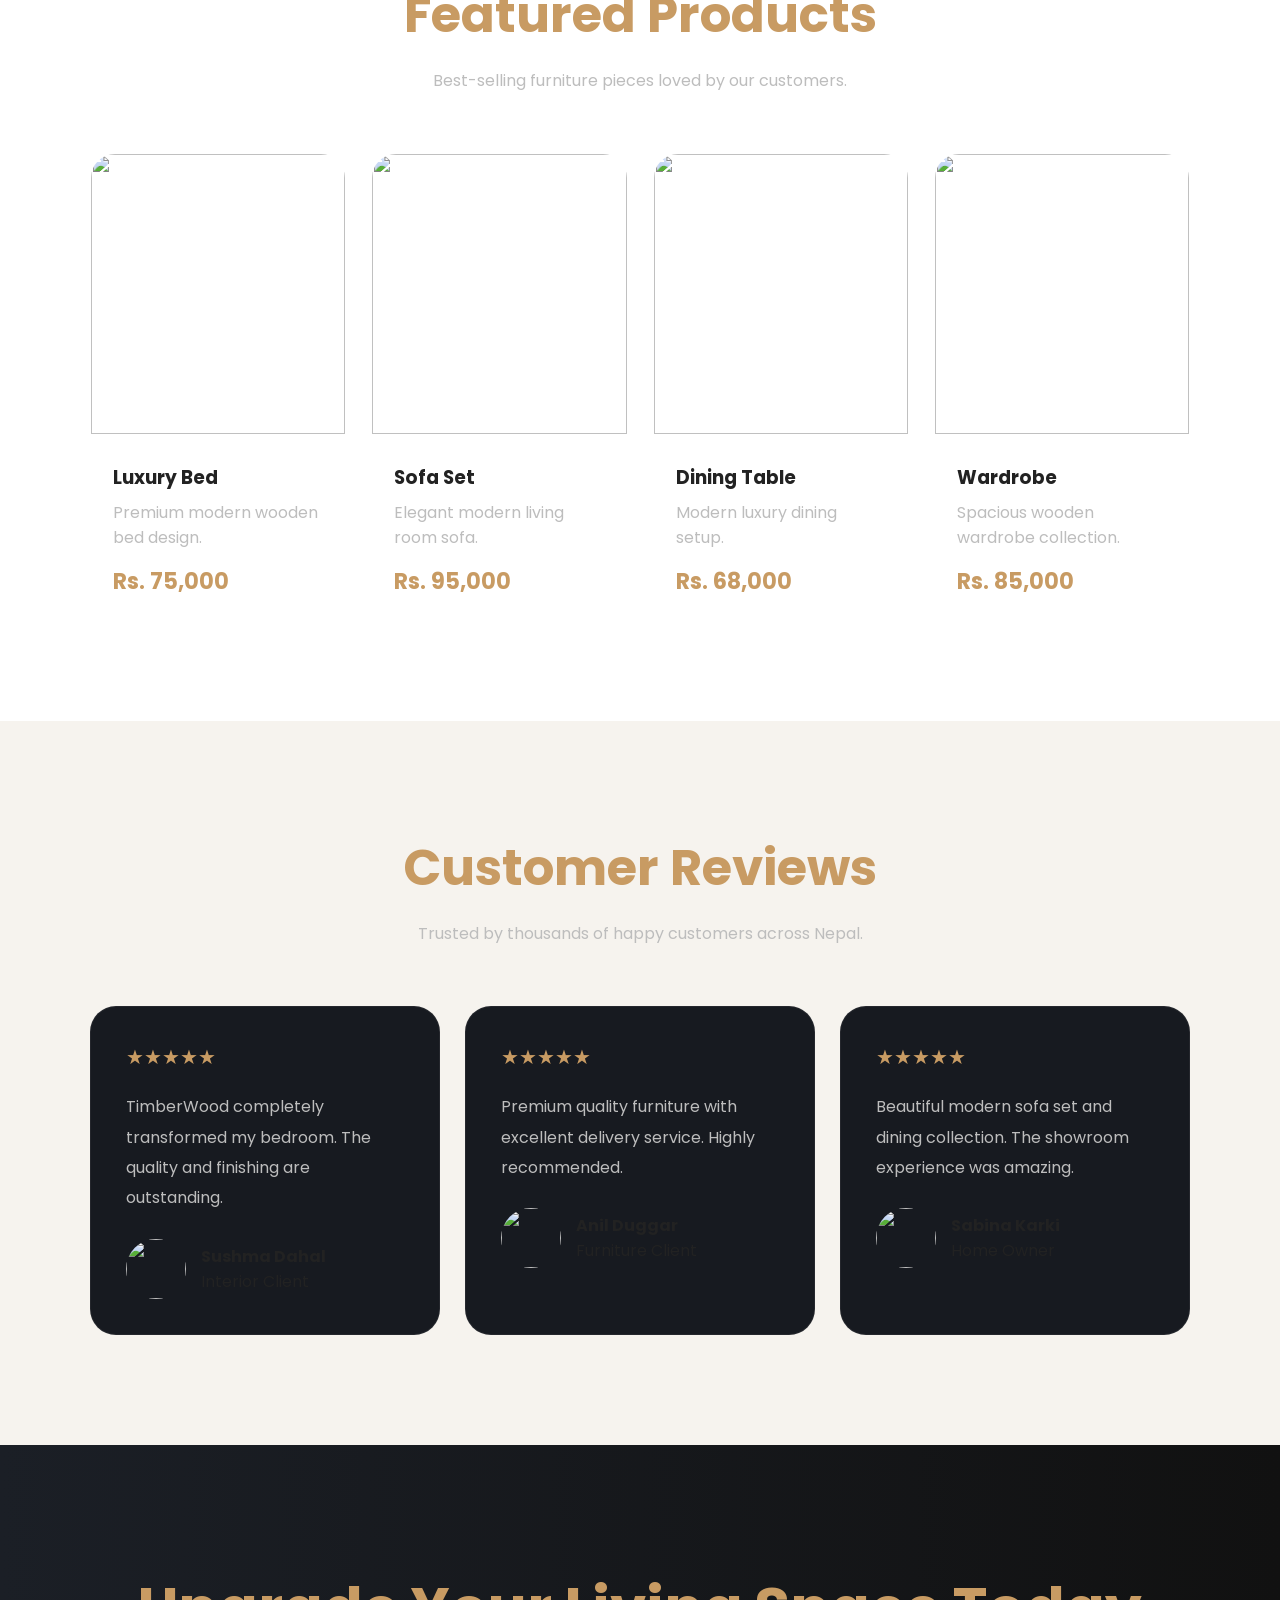
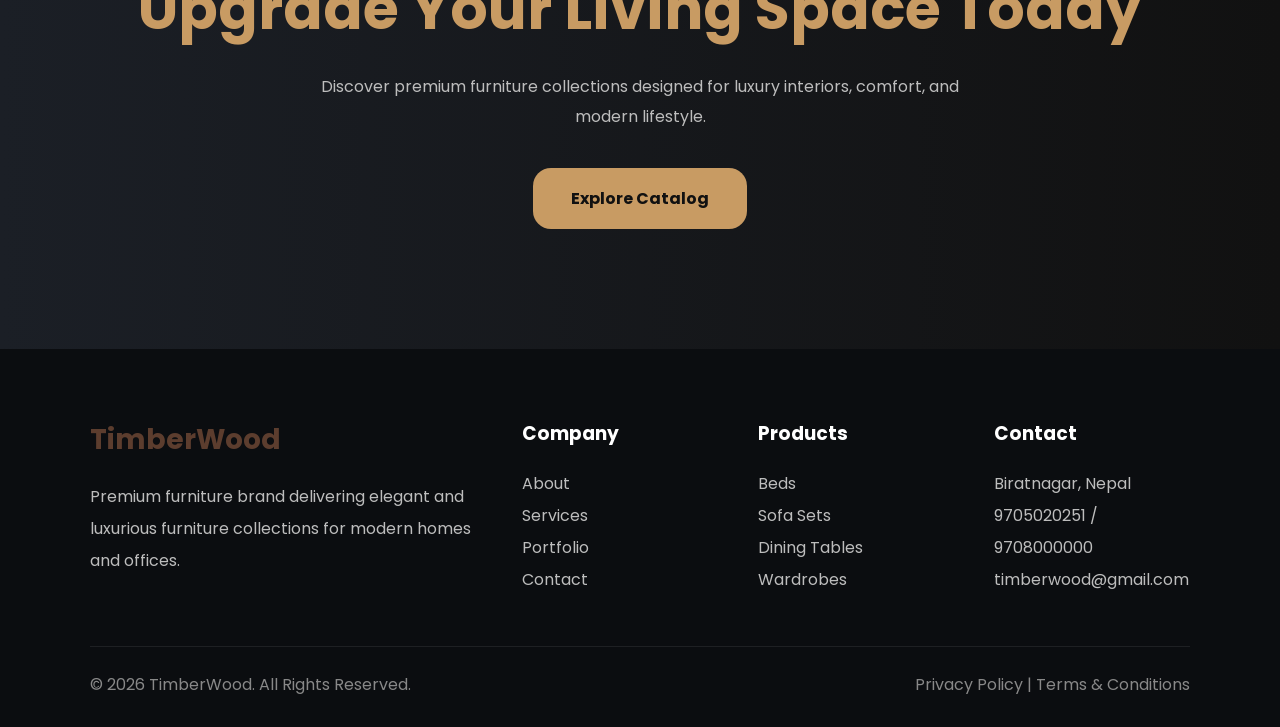
==== commit 4879ea5f: "y" ====
--- a/index.html
+++ b/index.html
@@ -153,6 +153,7 @@
 }
 
 .section-title h2{
+    color:#c89b63;
     font-size:50px;
     margin-bottom:15px;
 }
@@ -267,7 +268,7 @@
 
 .products{
     padding:100px 7%;
-    background:#15181d;
+    background:#fff;
 }
 
 .product-grid{
@@ -277,7 +278,7 @@
 }
 
 .product-card{
-    background:#1b1f26;
+    background:#fff;
     border-radius:25px;
     overflow:hidden;
     transition:.4s;
@@ -366,6 +367,7 @@
 }
 
 .cta h2{
+    color:#c89b63;
     font-size:58px;
     margin-bottom:20px;
 }
@@ -407,6 +409,7 @@
 }
 
 .footer-grid h3{
+    color:#fff;
     margin-bottom:20px;
 }
 
@@ -947,7 +950,7 @@
 
             <ul>
                 <li>Biratnagar, Nepal</li>
-                <li>9807091947</li>
+                <li>9705020251 / 9708000000</li>
                 <li>timberwood@gmail.com</li>
             </ul>
 
@@ -975,4 +978,4 @@
 
 <script src="assets/script.js"></script>
 </body>
-</html>+</html>
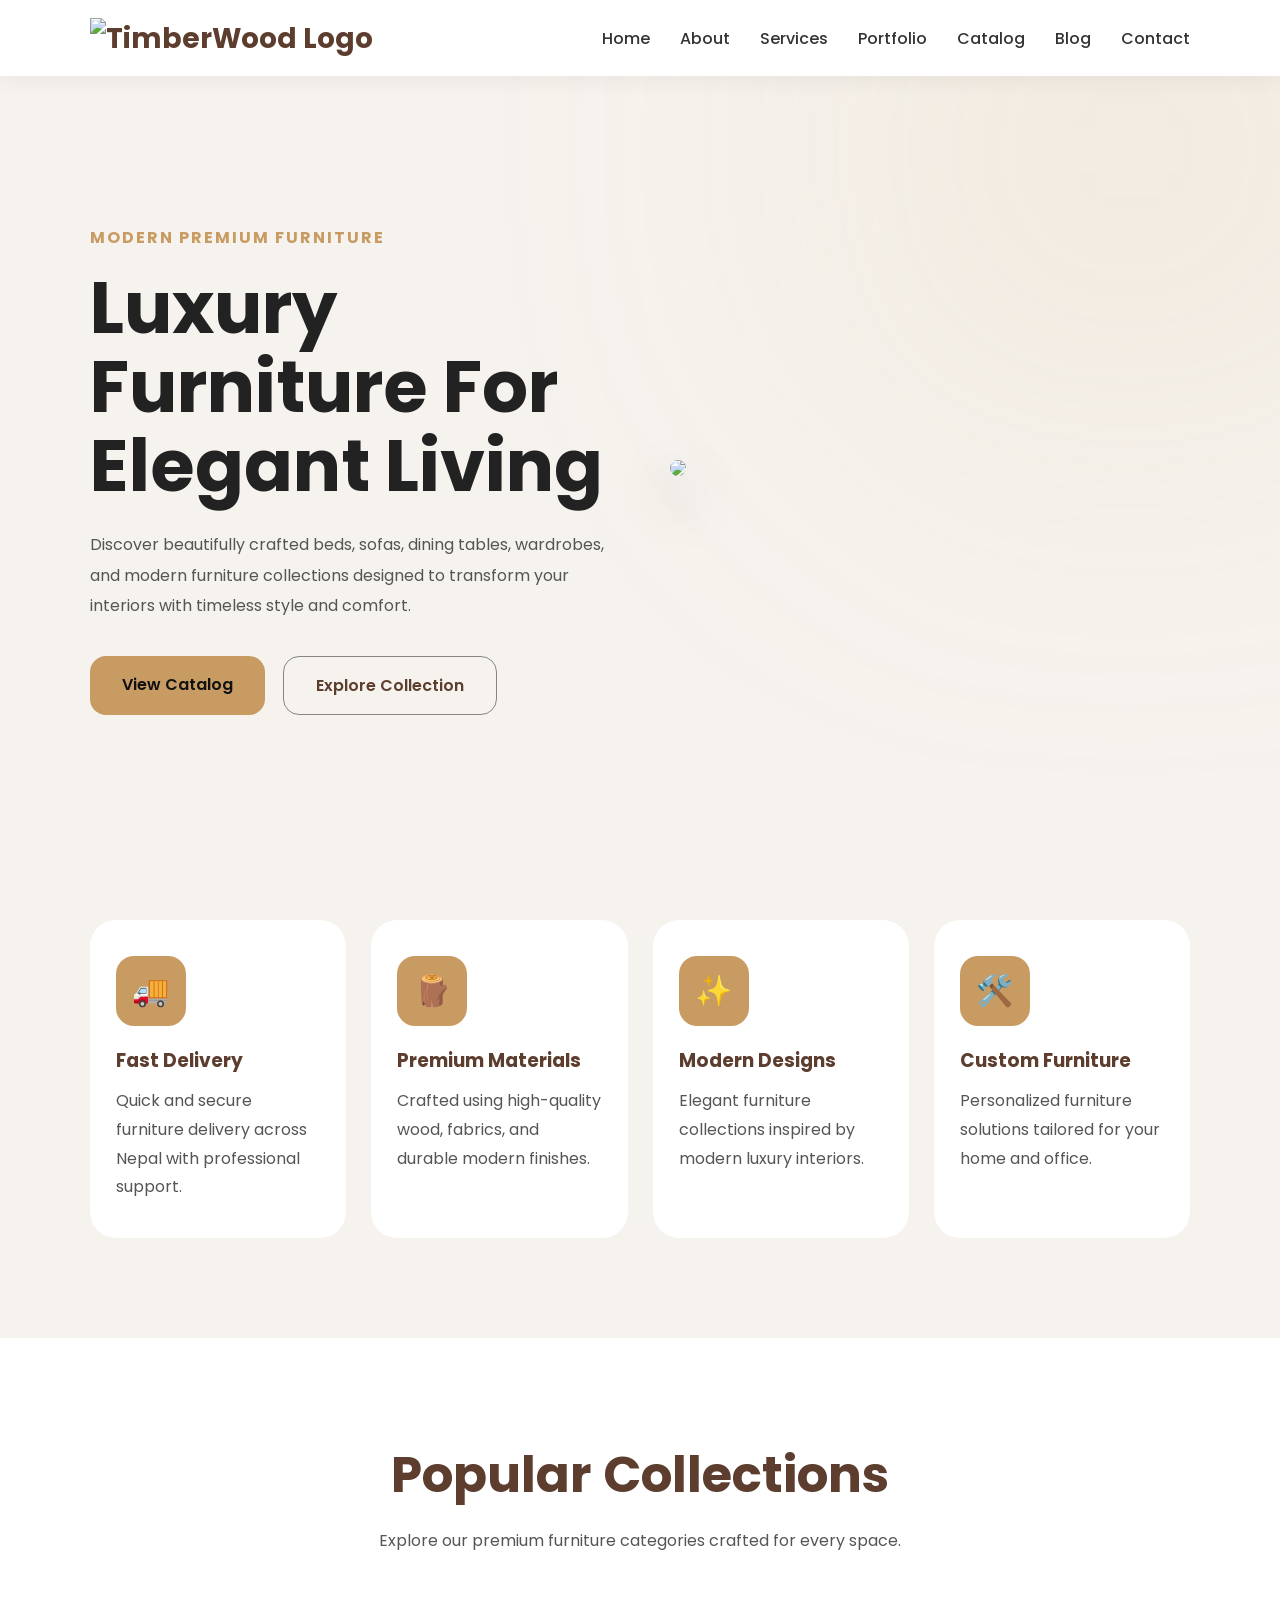
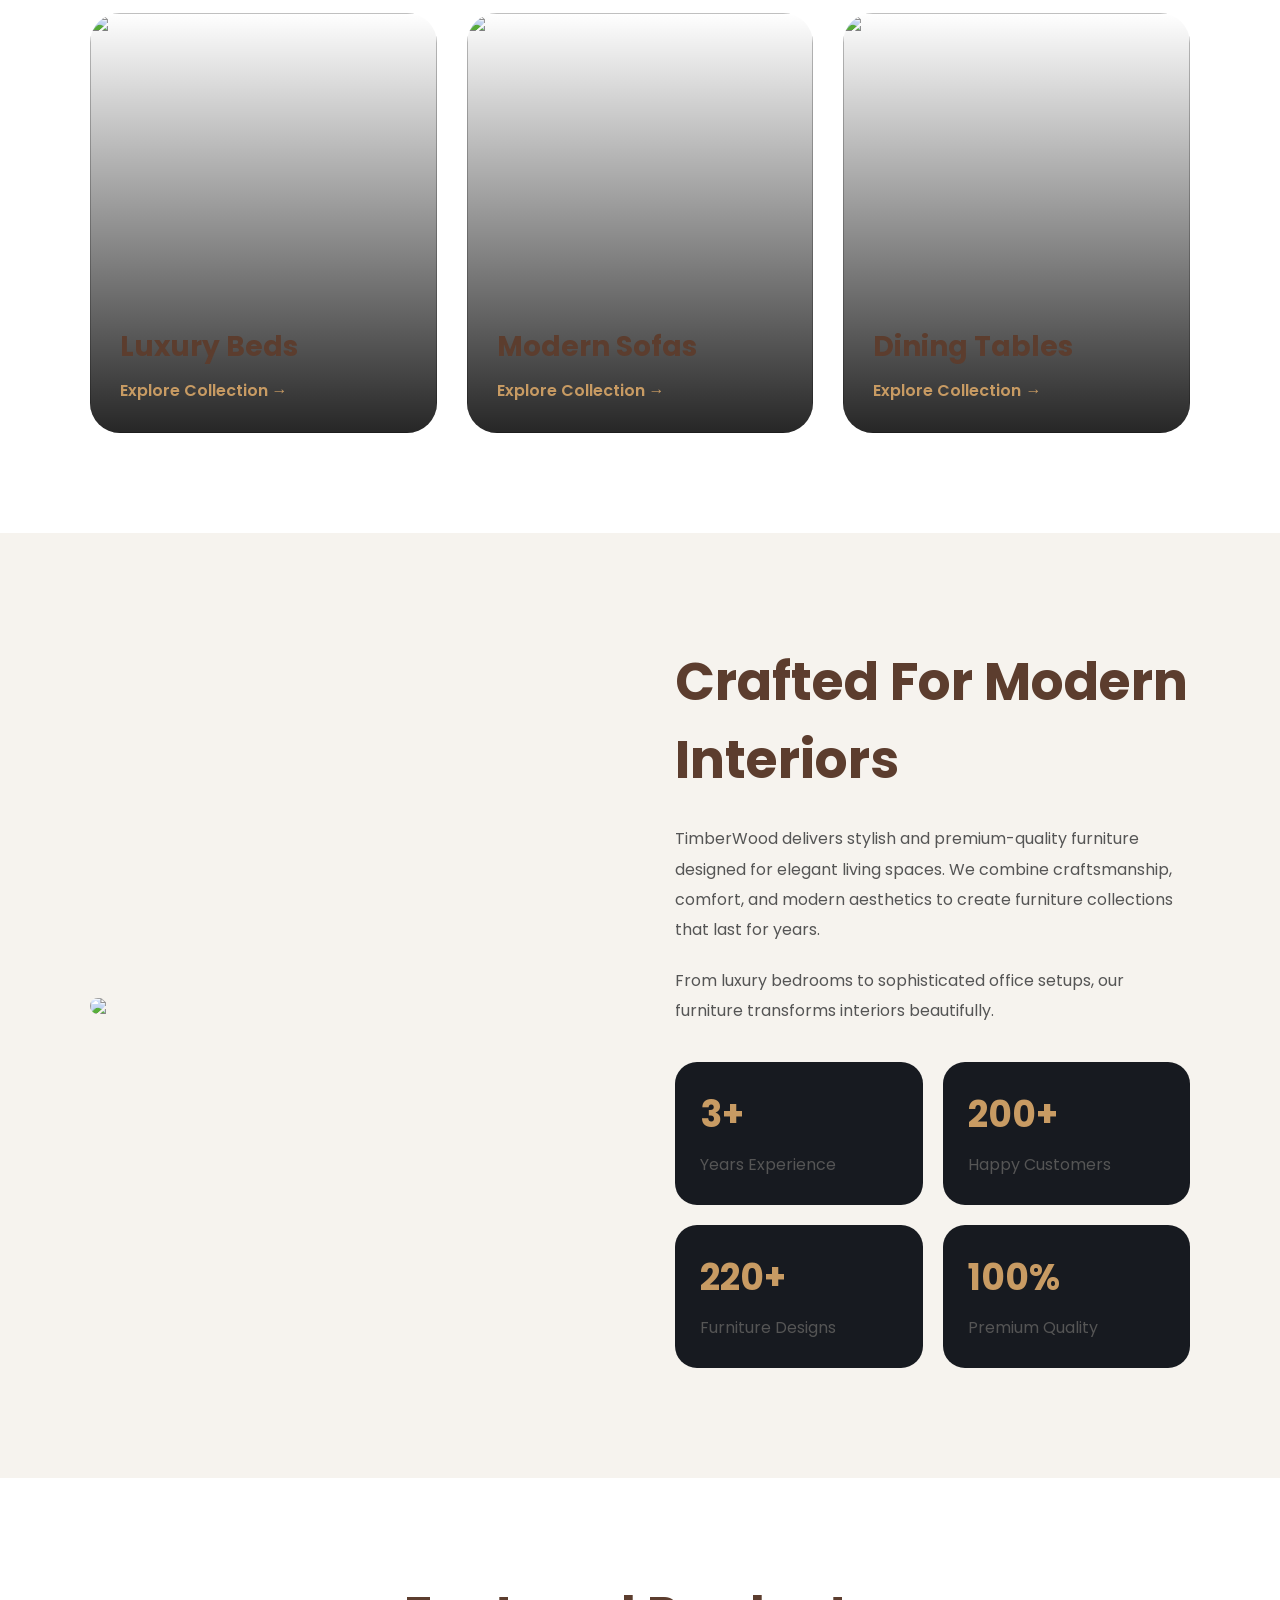
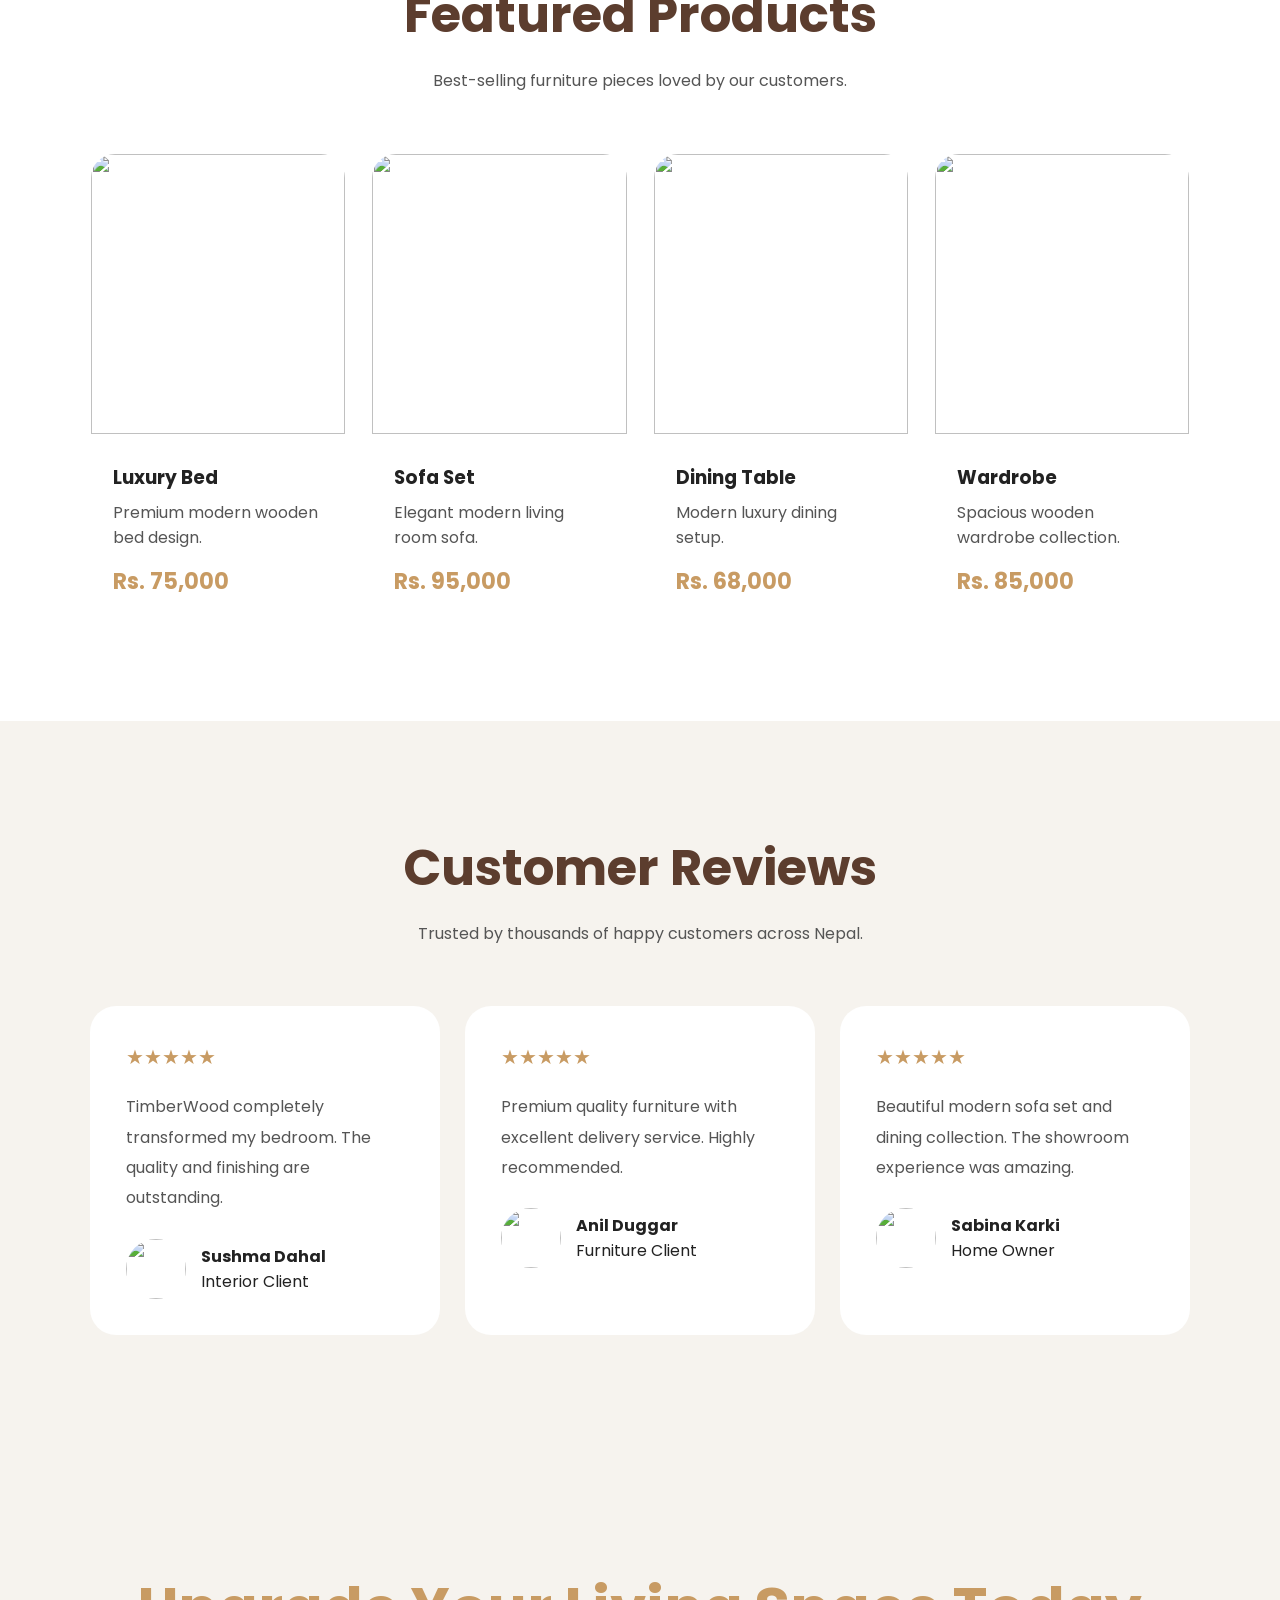
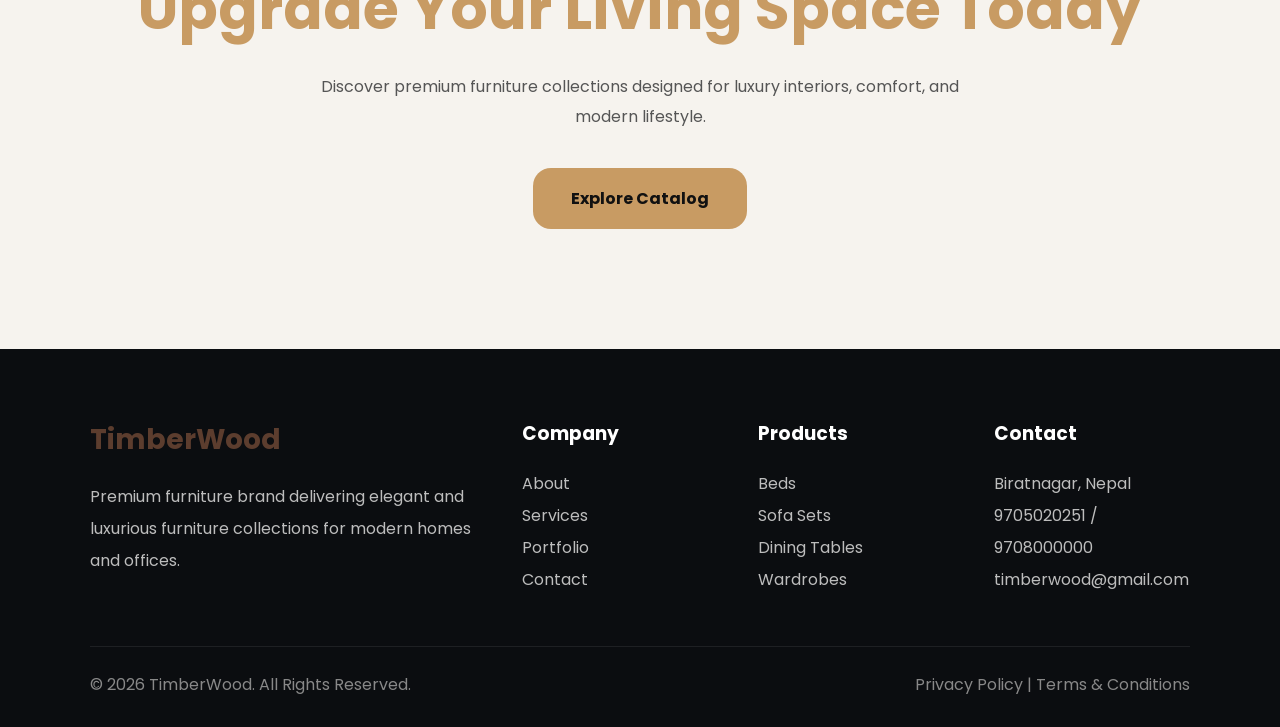
==== commit 54d600a0: "Update index.html" ====
--- a/index.html
+++ b/index.html
@@ -112,7 +112,7 @@
 }
 
 .feature-box{
-    background:#171a20;
+    background:#fff;
     padding:35px 25px;
     border-radius:26px;
     transition:.4s;
@@ -137,11 +137,12 @@
 }
 
 .feature-box h3{
+    color:#5c3d2e;
     margin-bottom:12px;
 }
 
 .feature-box p{
-    color:#bdbdbd;
+    color:#555;
     line-height:1.8;
 }
 
@@ -153,20 +154,20 @@
 }
 
 .section-title h2{
-    color:#c89b63;
+    color:#5c3d2e;
     font-size:50px;
     margin-bottom:15px;
 }
 
 .section-title p{
-    color:#bdbdbd;
+    color:#555;
 }
 
 /* COLLECTIONS */
 
 .collections{
     padding:100px 7%;
-    background:#15181d;
+    background:#fff;
 }
 
 .collection-grid{
@@ -205,6 +206,7 @@
 }
 
 .collection-overlay h3{
+    color:#5c3d2e;
     font-size:28px;
     margin-bottom:10px;
 }
@@ -218,6 +220,7 @@
 /* ABOUT */
 
 .about{
+    color:#5c3d2e;
     padding:110px 7%;
     display:grid;
     grid-template-columns:1fr 1fr;
@@ -236,7 +239,7 @@
 }
 
 .about-text p{
-    color:#bdbdbd;
+    color:#555;
     line-height:1.9;
     margin-bottom:20px;
 }
@@ -304,7 +307,7 @@
 }
 
 .product-content p{
-    color:#bdbdbd;
+    color:#555;
     margin-bottom:15px;
 }
 
@@ -327,7 +330,7 @@
 }
 
 .testimonial{
-    background:#171a20;
+    background:#fff;
     padding:35px;
     border-radius:26px;
     border:1px solid rgba(255,255,255,0.06);
@@ -340,7 +343,7 @@
 }
 
 .testimonial p{
-    color:#bdbdbd;
+    color:#555;
     line-height:1.9;
     margin-bottom:25px;
 }
@@ -363,7 +366,7 @@
 .cta{
     padding:120px 7%;
     text-align:center;
-    background:linear-gradient(to right,#1b1f26,#111);
+    background:fff;
 }
 
 .cta h2{
@@ -375,7 +378,7 @@
 .cta p{
     max-width:700px;
     margin:auto;
-    color:#bdbdbd;
+    color:#555;
     line-height:1.9;
 }
 
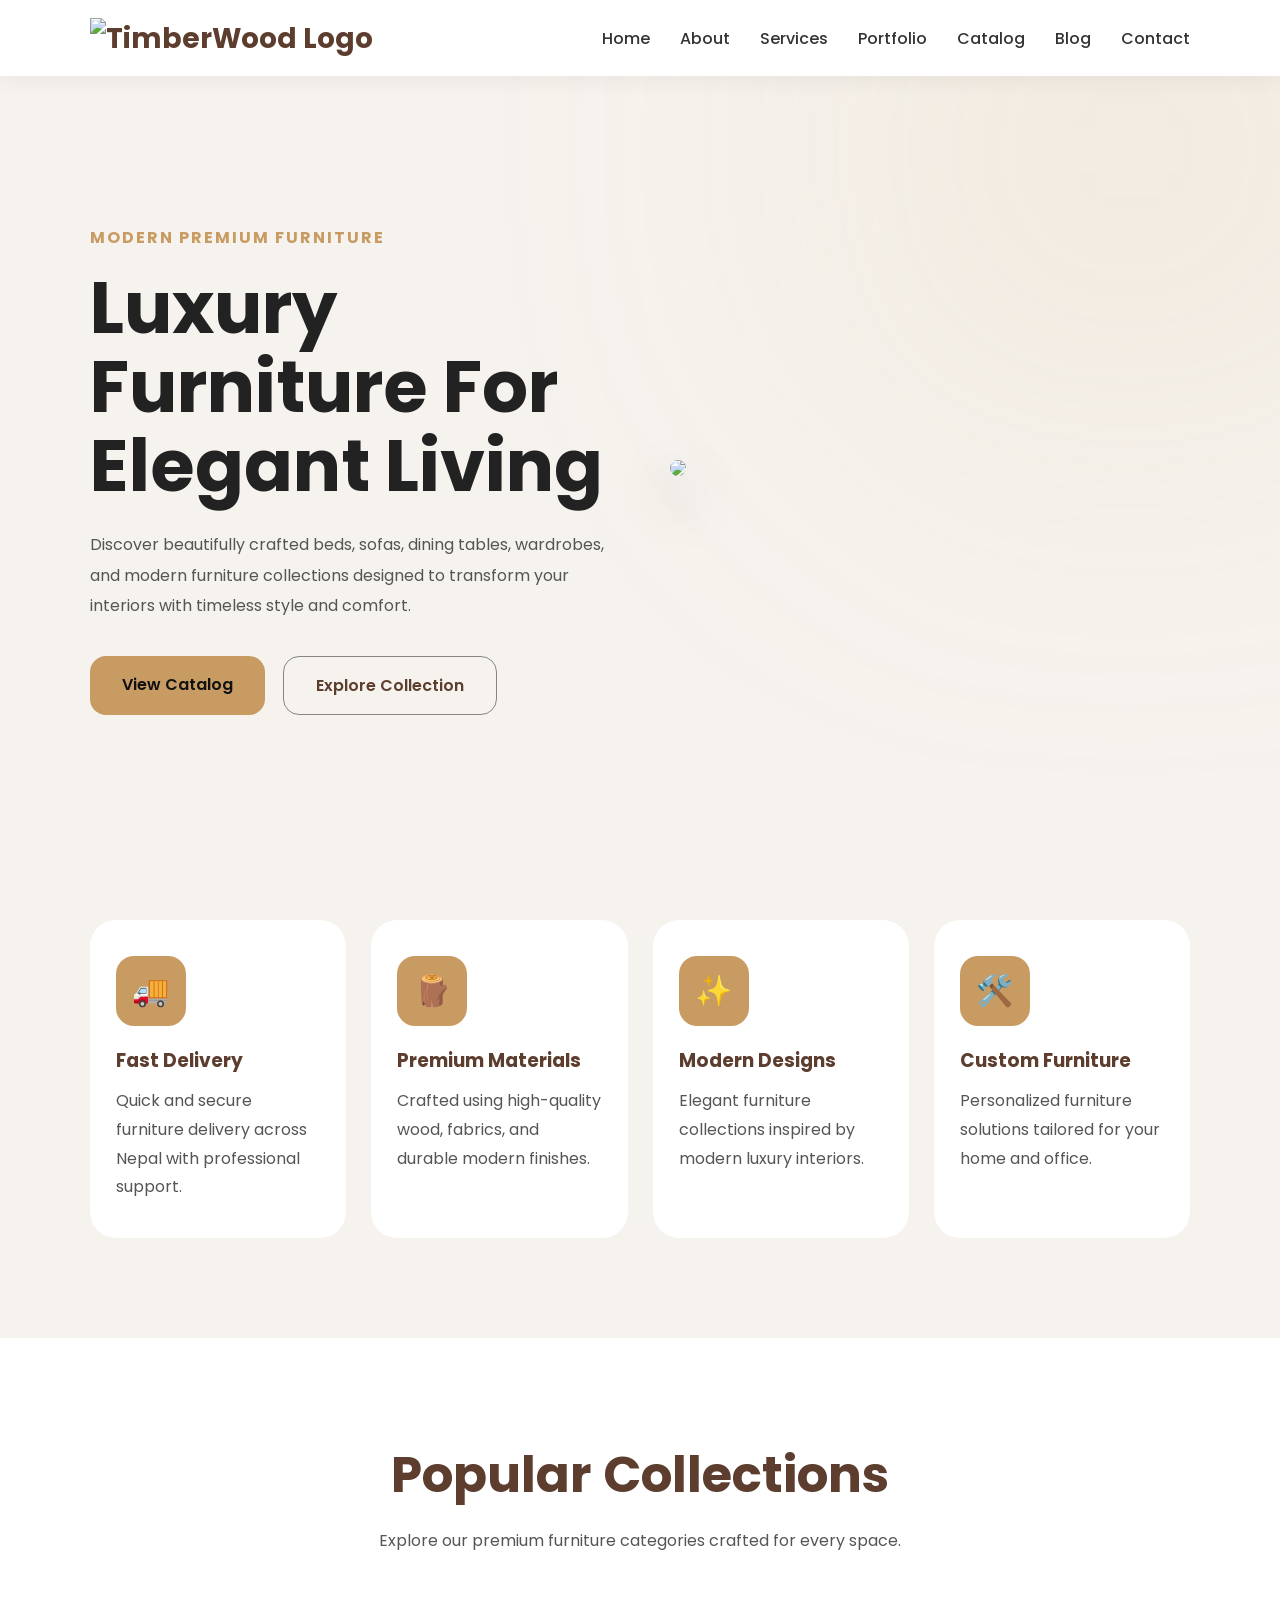
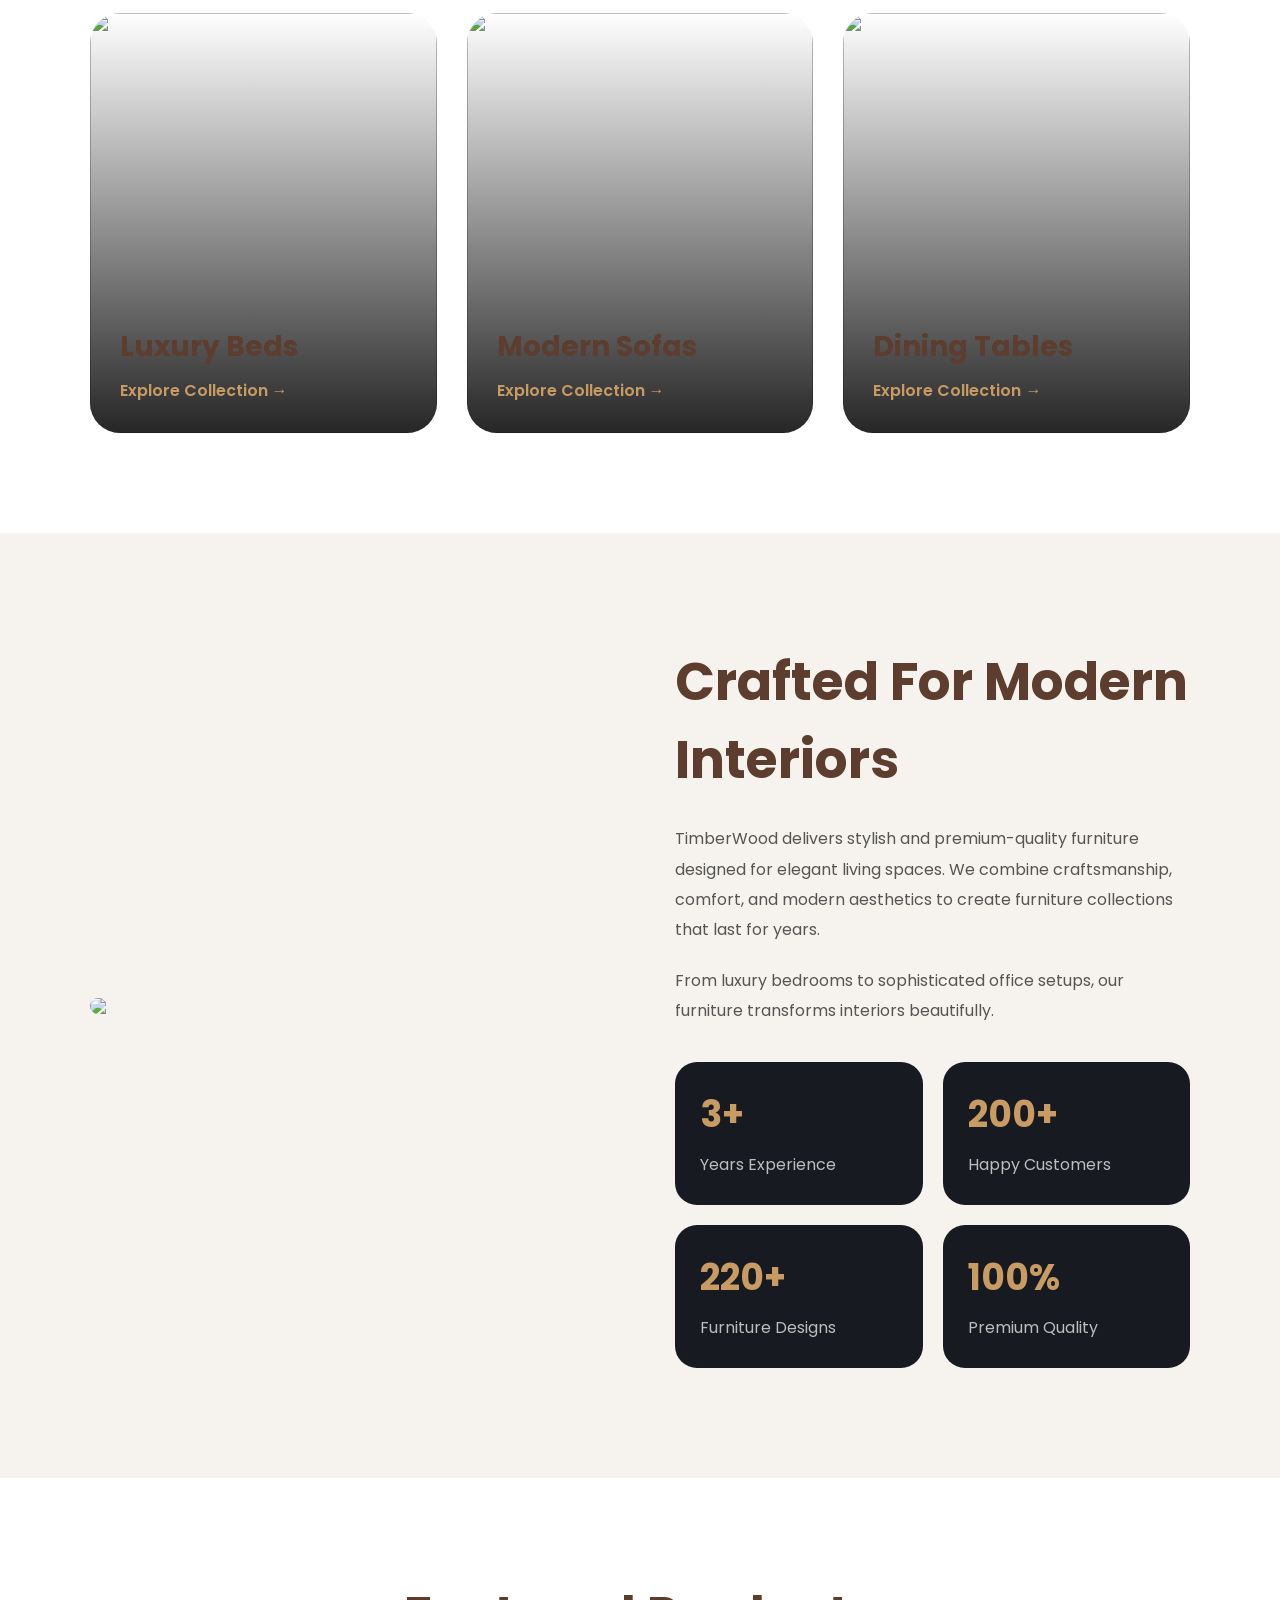
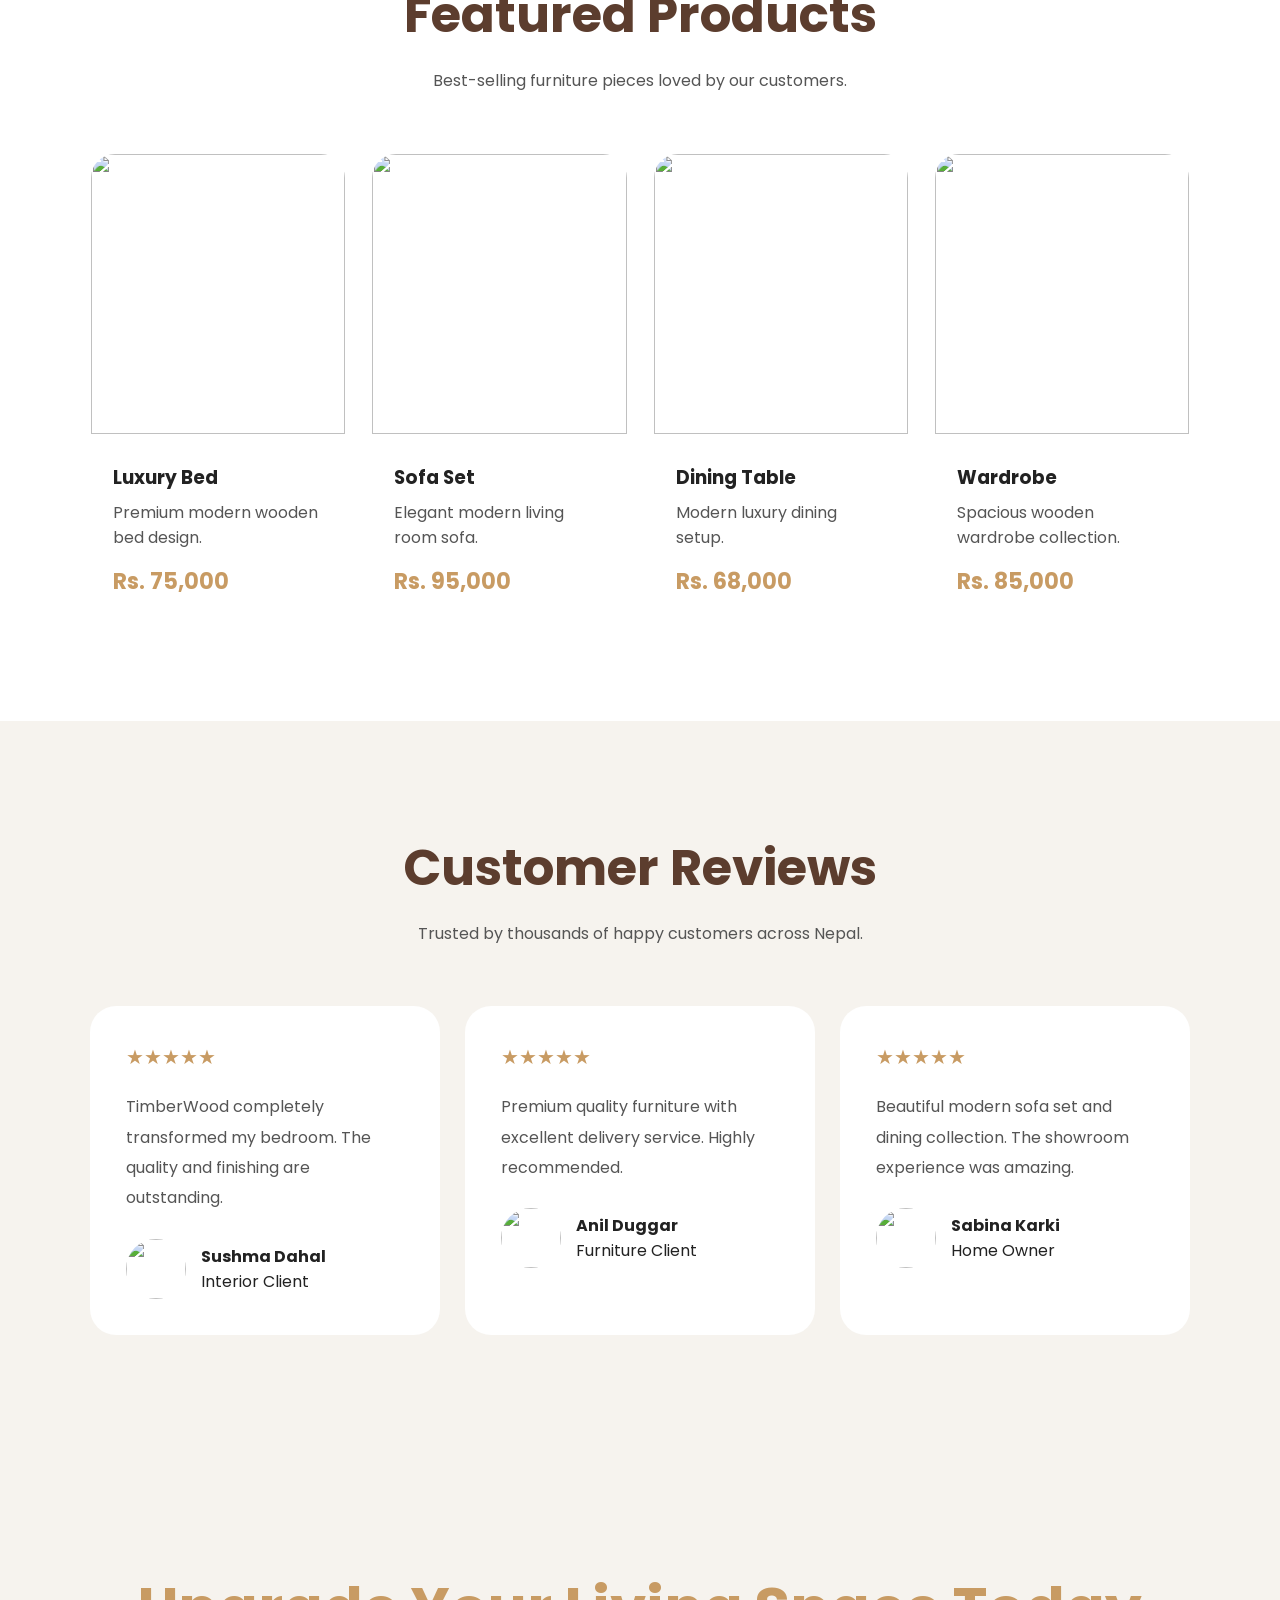
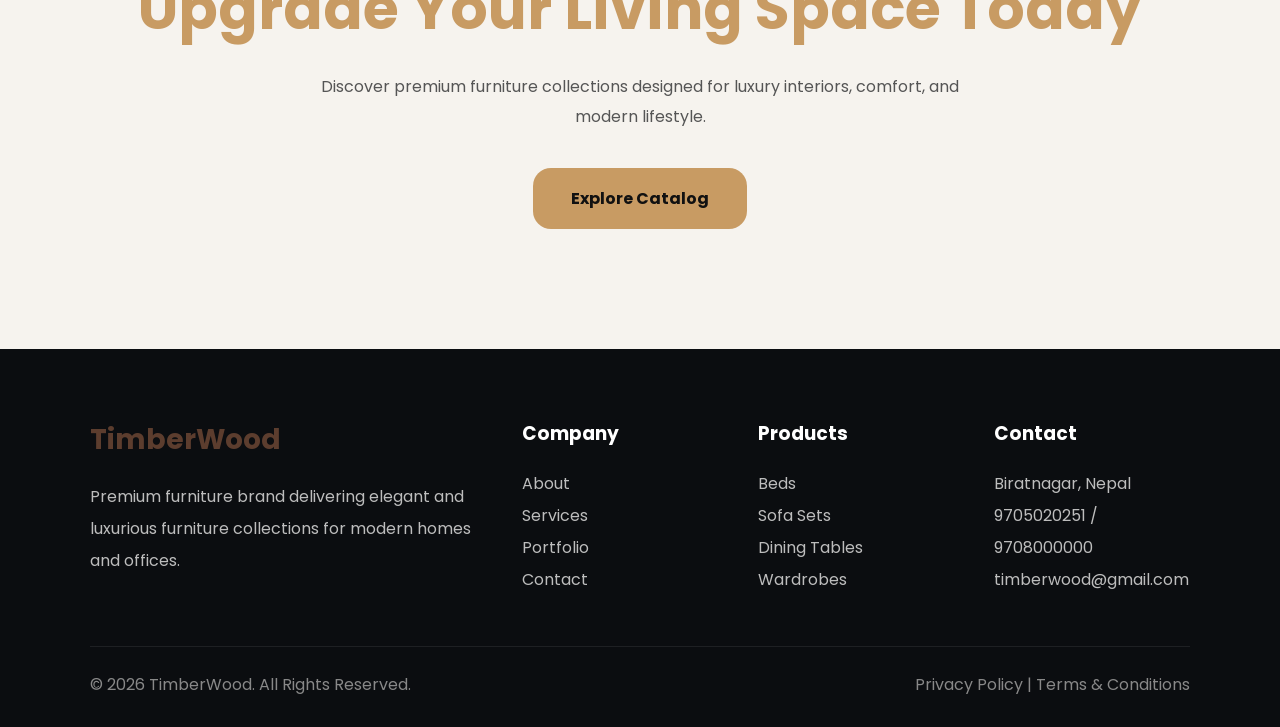
==== commit 3e0c21c5: "Update index.html" ====
--- a/index.html
+++ b/index.html
@@ -264,6 +264,7 @@
 }
 
 .stat p{
+    color:#bdbdbd;
     margin:0;
 }
 
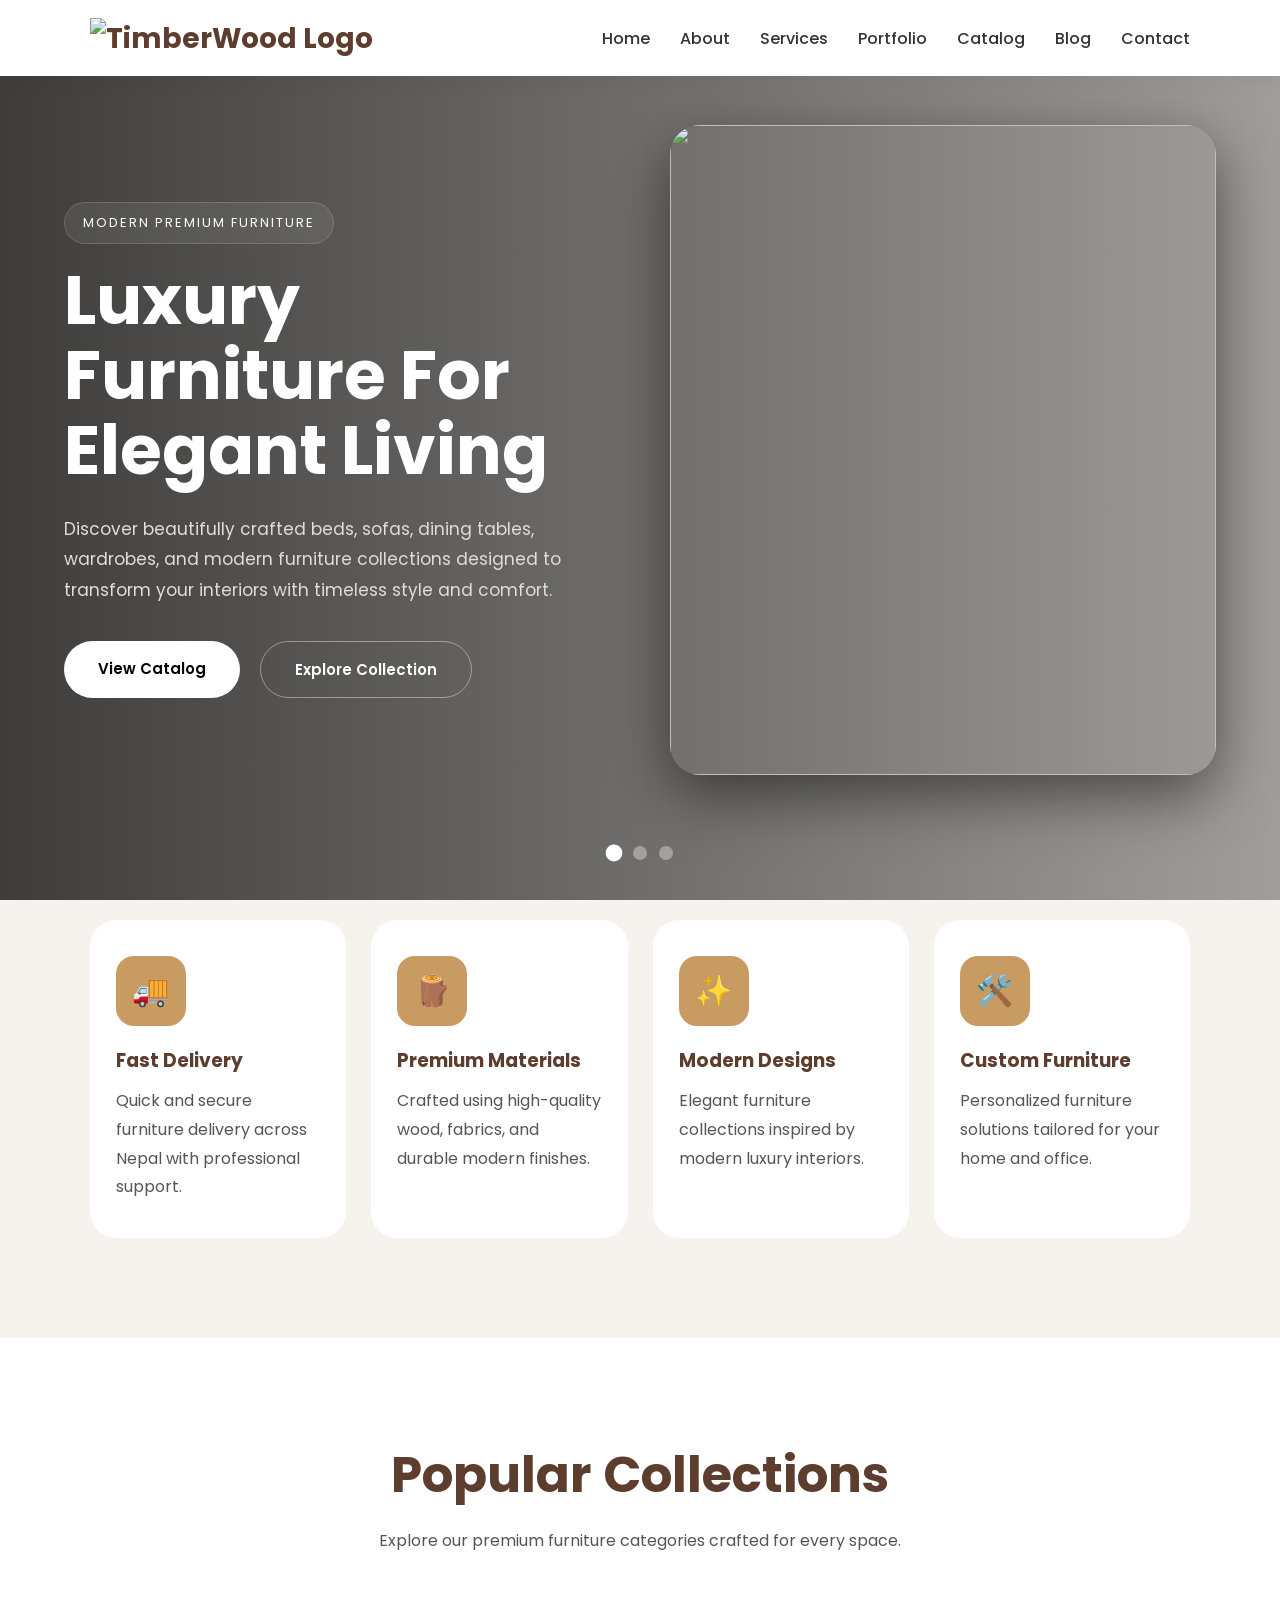
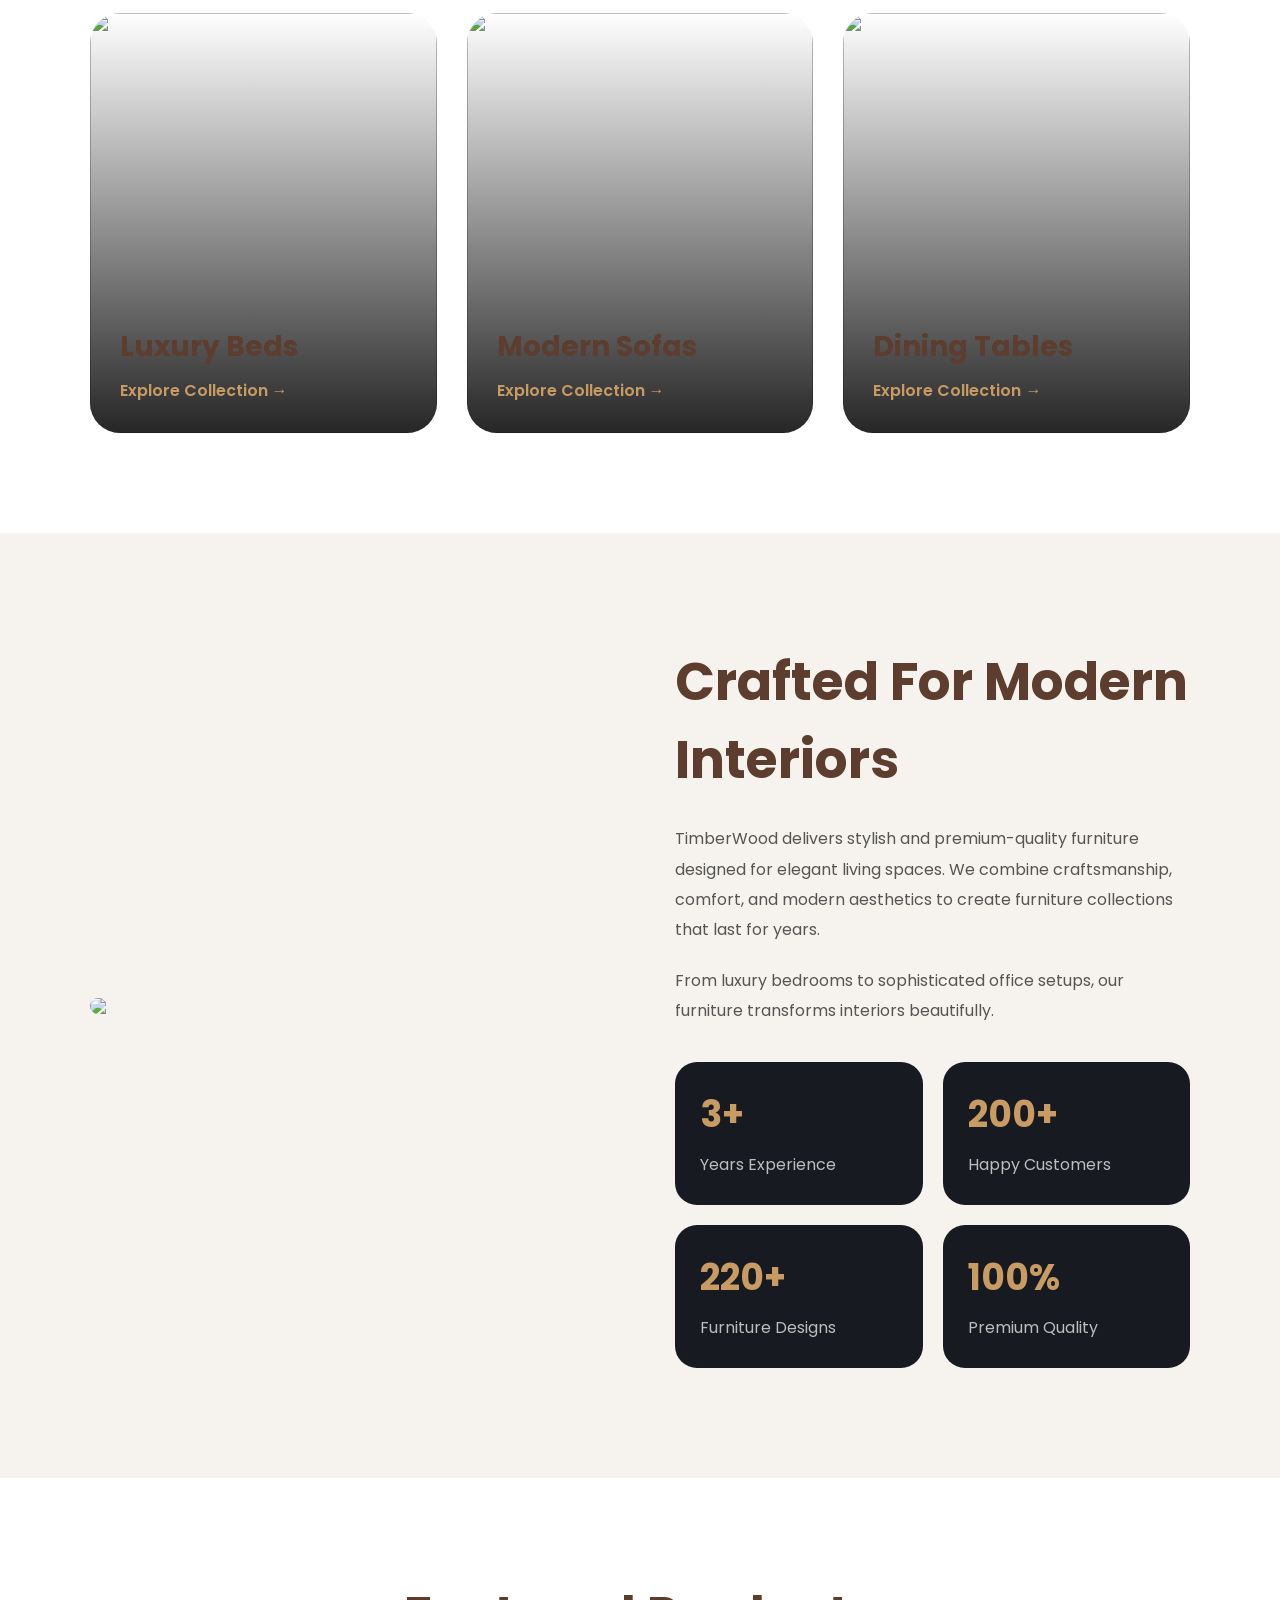
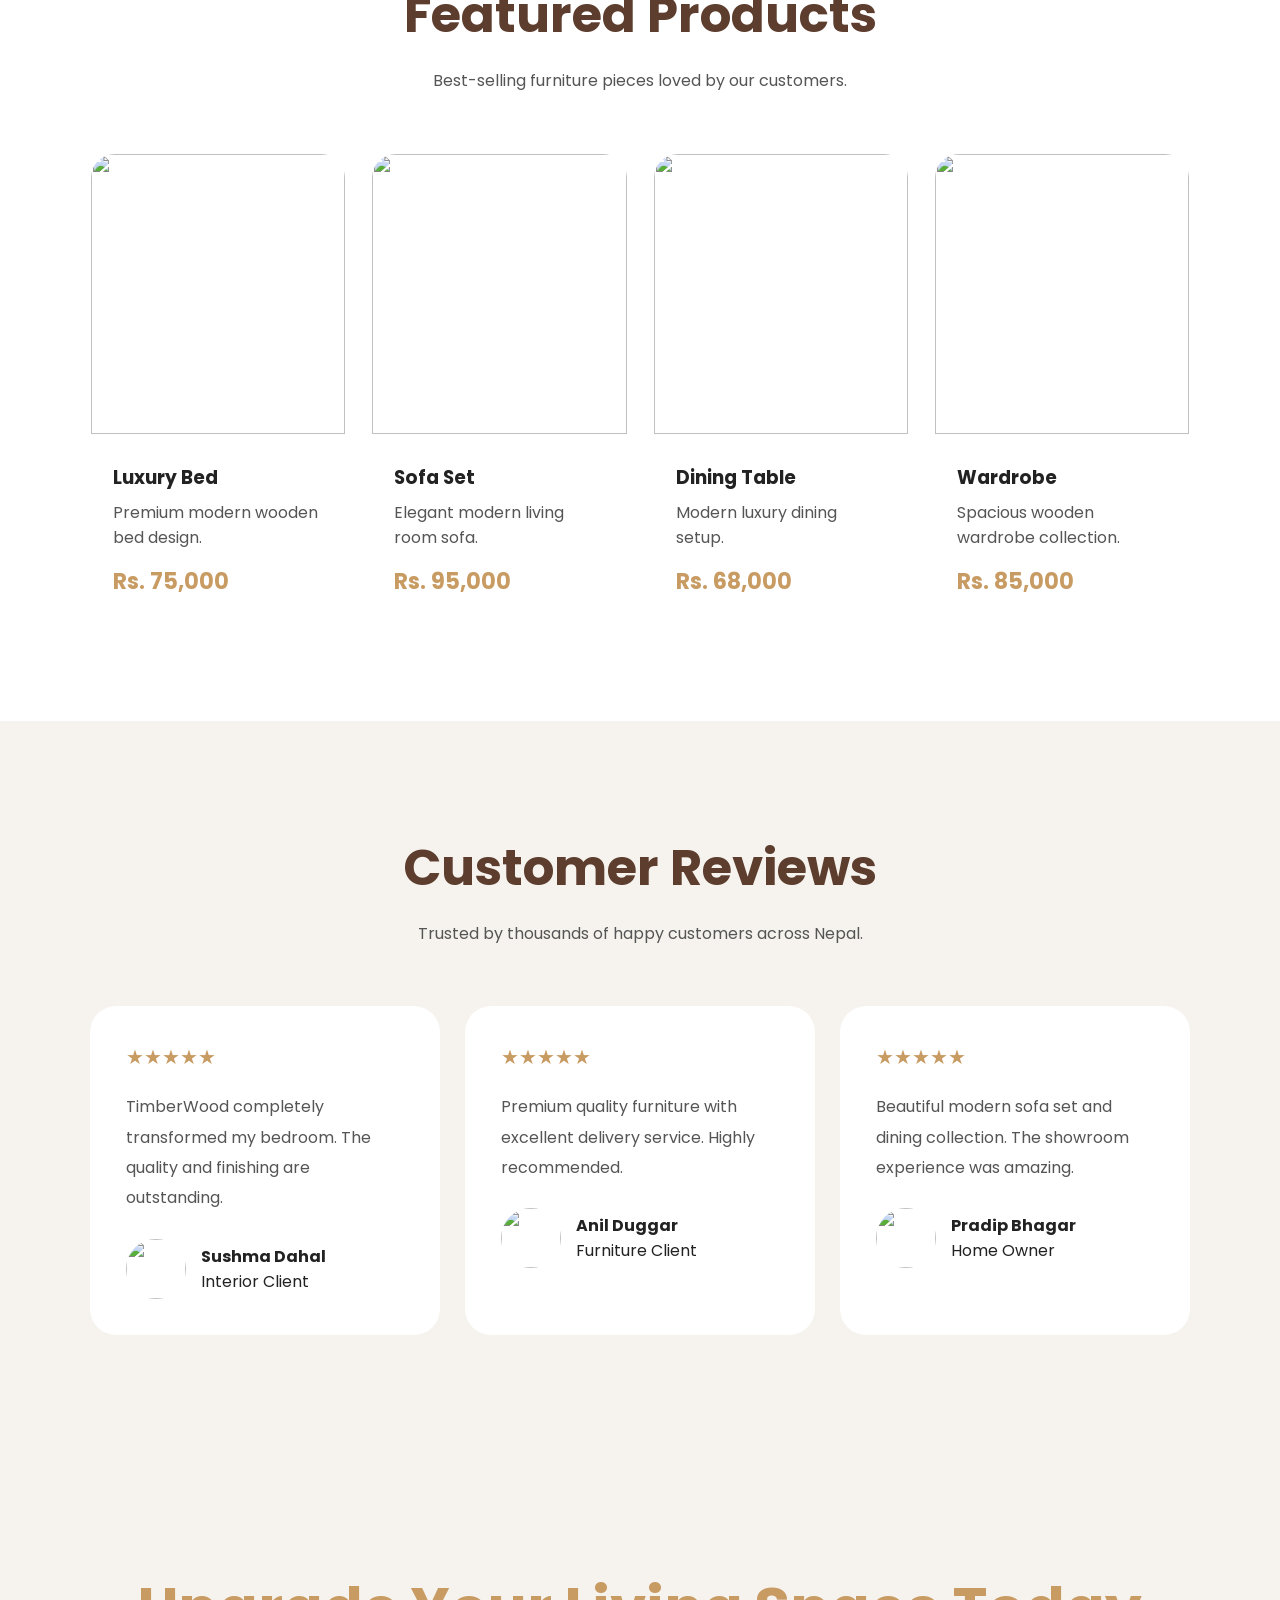
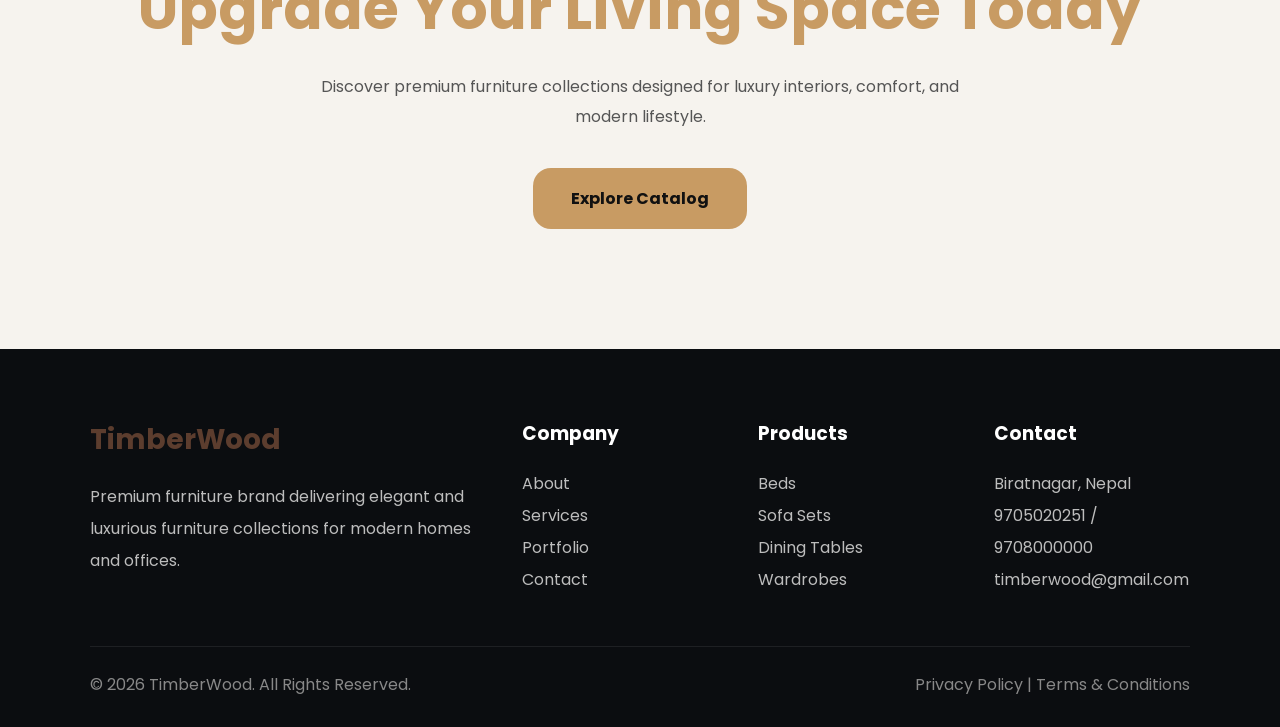
==== commit a492c9b7: "Update index.html" ====
--- a/index.html
+++ b/index.html
@@ -13,90 +13,319 @@
 
 /* HERO */
 
-.hero{
-    min-height:100vh;
-    display:grid;
-    grid-template-columns:1fr 1fr;
+.hero-slider{
+    width:100%;
+    height:100vh;
+    position:relative;
+    overflow:hidden;
+}
+
+.hero-slide{
+    position:absolute;
+    inset:0;
+    width:100%;
+    height:100%;
+    opacity:0;
+    visibility:hidden;
+    transition:opacity .8s ease;
+}
+
+.hero-slide.active{
+    opacity:1;
+    visibility:visible;
+    z-index:2;
+}
+
+.hero-overlay{
+    position:absolute;
+    width:100%;
+    height:100%;
+    background:linear-gradient(to right,rgba(0,0,0,.75),rgba(0,0,0,.35));
+    z-index:1;
+}
+
+.hero-content{
+    position:relative;
+    z-index:2;
+    width:90%;
+    max-width:1400px;
+    margin:auto;
+    height:100%;
+    display:flex;
     align-items:center;
+    justify-content:space-between;
     gap:60px;
-    padding:140px 7% 100px;
-    position:relative;
-}
-
-.hero::before{
-    content:'';
-    position:absolute;
-    width:500px;
-    height:500px;
-    background:#c89b63;
-    filter:blur(180px);
-    opacity:.15;
-    top:-100px;
-    right:-100px;
-}
-
-.hero-text h4{
-    color:#c89b63;
-    margin-bottom:18px;
+}
+
+.hero-content.reverse{
+    flex-direction:row-reverse;
+}
+
+.hero-text{
+    flex:1;
+    color:white;
+    animation:fadeUp 1s ease;
+}
+
+.hero-tag{
+    display:inline-block;
+    padding:10px 18px;
+    background:rgba(255,255,255,.08);
+    border:1px solid rgba(255,255,255,.15);
+    backdrop-filter:blur(10px);
+    border-radius:50px;
+    font-size:13px;
     letter-spacing:2px;
+    margin-bottom:20px;
 }
 
 .hero-text h1{
-    font-size:72px;
+    font-size:68px;
     line-height:1.1;
     margin-bottom:25px;
+    font-weight:700;
 }
 
 .hero-text p{
-    color:#555;
-    line-height:1.9;
+    font-size:17px;
+    line-height:1.8;
+    color:#ddd;
+    max-width:650px;
     margin-bottom:35px;
-    font-size:16px;
-    max-width:600px;
 }
 
 .hero-buttons{
     display:flex;
-    gap:18px;
+    gap:20px;
     flex-wrap:wrap;
 }
 
 .btn{
-    padding:16px 32px;
-    border-radius:16px;
+    padding:16px 34px;
+    border-radius:60px;
     text-decoration:none;
     font-weight:600;
-    transition:.3s;
+    transition:.4s;
+    font-size:15px;
 }
 
 .btn-primary{
-    background:#c89b63;
-    color:#111;
+    background:white;
+    color:black;
 }
 
 .btn-primary:hover{
-    transform:translateY(-5px);
+    transform:translateY(-4px);
 }
 
 .btn-outline{
-    border:1px solid rgba(0,0,0,0.45);
-    color:#5c3d2e;
+    border:1px solid rgba(255,255,255,.4);
+    color:white;
 }
 
 .btn-outline:hover{
     background:white;
-    color:#5c3d2e;
+    color:black;
 }
 
 .hero-image{
-    position:relative;
+    flex:1;
+    display:flex;
+    justify-content:center;
+    align-items:center;
+    animation:zoomIn 1s ease;
 }
 
 .hero-image img{
     width:100%;
-    border-radius:35px;
+    max-width:600px;
+    height:650px;
     object-fit:cover;
-    box-shadow:0 25px 60px rgba(0,0,0,0.45);
+    border-radius:30px;
+    box-shadow:0 20px 60px rgba(0,0,0,.5);
+}
+
+/* CENTER LAYOUT */
+
+.center-layout{
+    justify-content:center;
+    text-align:center;
+}
+
+.hero-text.center{
+    max-width:850px;
+}
+
+.hero-text.center p{
+    margin:auto;
+    margin-bottom:35px;
+}
+
+.hero-text.center .hero-buttons{
+    justify-content:center;
+}
+
+.bg-image{
+    position:absolute;
+    inset:0;
+    z-index:0;
+}
+
+.bg-image img{
+    width:100%;
+    height:100%;
+    object-fit:cover;
+    filter:brightness(.45);
+}
+
+/* DOTS */
+
+.hero-dots{
+    position:absolute;
+    bottom:40px;
+    left:50%;
+    transform:translateX(-50%);
+    display:flex;
+    gap:12px;
+    z-index:10;
+}
+
+.dot{
+    width:14px;
+    height:14px;
+    border-radius:50%;
+    background:rgba(255,255,255,.35);
+    cursor:pointer;
+    transition:.4s;
+}
+
+.dot.active{
+    background:white;
+    transform:scale(1.2);
+}
+
+/* ANIMATION */
+
+@keyframes fadeUp{
+
+    from{
+        opacity:0;
+        transform:translateY(40px);
+    }
+
+    to{
+        opacity:1;
+        transform:translateY(0);
+    }
+
+}
+
+@keyframes zoomIn{
+
+    from{
+        opacity:0;
+        transform:scale(.9);
+    }
+
+    to{
+        opacity:1;
+        transform:scale(1);
+    }
+
+}
+
+/* =========================
+TABLET
+========================= */
+
+@media(max-width:991px){
+
+    .hero-content{
+        flex-direction:column;
+        justify-content:center;
+        text-align:center;
+        padding-top:120px;
+        padding-bottom:60px;
+        gap:40px;
+    }
+
+    .hero-content.reverse{
+        flex-direction:column;
+    }
+
+    .hero-text h1{
+        font-size:48px;
+    }
+
+    .hero-text p{
+        margin:auto;
+        margin-bottom:30px;
+    }
+
+    .hero-buttons{
+        justify-content:center;
+    }
+
+    .hero-image img{
+        max-width:500px;
+        height:420px;
+    }
+
+}
+
+/* =========================
+MOBILE
+========================= */
+
+@media(max-width:600px){
+
+    .hero-slider{
+        height:auto;
+        min-height:100vh;
+    }
+
+    .hero-content{
+        width:92%;
+        padding-top:120px;
+        padding-bottom:100px;
+    }
+
+    .hero-text h1{
+        font-size:34px;
+        line-height:1.2;
+    }
+
+    .hero-text p{
+        font-size:15px;
+        line-height:1.7;
+    }
+
+    .hero-tag{
+        font-size:11px;
+        padding:8px 14px;
+    }
+
+    .btn{
+        width:100%;
+        text-align:center;
+        padding:15px;
+    }
+
+    .hero-buttons{
+        width:100%;
+        flex-direction:column;
+    }
+
+    .hero-image img{
+        width:100%;
+        height:300px;
+        border-radius:20px;
+    }
+
+    .hero-dots{
+        bottom:25px;
+    }
+
 }
 
 /* FEATURES */
@@ -538,39 +767,151 @@
 
 </nav>
 
-<!-- HERO -->
-
-<section class="hero">
-
-    <div class="hero-text">
-
-        <h4>MODERN PREMIUM FURNITURE</h4>
-
-        <h1>
-            Luxury Furniture For Elegant Living
-        </h1>
-
-        <p>
-            Discover beautifully crafted beds, sofas, dining tables, wardrobes, and modern furniture collections designed to transform your interiors with timeless style and comfort.
-        </p>
-
-        <div class="hero-buttons">
-
-            <a href="catalog.html" class="btn btn-primary">
-                View Catalog
-            </a>
-
-            <a href="#" class="btn btn-outline">
-                Explore Collection
-            </a>
+<!-- =========================
+HERO SECTION START
+========================= -->
+
+<section class="hero-slider">
+
+    <!-- SLIDE 1 -->
+
+    <div class="hero-slide active">
+
+        <div class="hero-overlay"></div>
+
+        <div class="hero-content">
+
+            <div class="hero-text">
+
+                <span class="hero-tag">
+                    MODERN PREMIUM FURNITURE
+                </span>
+
+                <h1>
+                    Luxury Furniture For Elegant Living
+                </h1>
+
+                <p>
+                    Discover beautifully crafted beds, sofas, dining tables, wardrobes, and modern furniture collections designed to transform your interiors with timeless style and comfort.
+                </p>
+
+                <div class="hero-buttons">
+
+                    <a href="catalog.html" class="btn btn-primary">
+                        View Catalog
+                    </a>
+
+                    <a href="#" class="btn btn-outline">
+                        Explore Collection
+                    </a>
+
+                </div>
+
+            </div>
+
+            <div class="hero-image">
+                <img src="https://images.unsplash.com/photo-1678132852119-c03c2e7d2740?w=1200" alt="">
+            </div>
 
         </div>
 
     </div>
 
-    <div class="hero-image">
-
-        <img src="https://images.unsplash.com/photo-1678132852119-c03c2e7d2740?w=600&auto=format&fit=crop&q=60&ixlib=rb-4.1.0&ixid=M3wxMjA3fDB8MHxwaG90by1yZWxhdGVkfDU4fHx8ZW58MHx8fHx8">
+    <!-- SLIDE 2 -->
+
+    <div class="hero-slide">
+
+        <div class="hero-overlay"></div>
+
+        <div class="hero-content reverse">
+
+            <div class="hero-image">
+                <img src="https://i.pinimg.com/1200x/62/de/a4/62dea4ee99132fb511a39321908aa4f7.jpg" alt="">
+            </div>
+
+            <div class="hero-text">
+
+                <span class="hero-tag">
+                    TIMELESS INTERIORS
+                </span>
+
+                <h1>
+                    Stylish Spaces Crafted With Perfection
+                </h1>
+
+                <p>
+                    Enhance your home with premium interior furniture designed for comfort, elegance, and modern living experiences.
+                </p>
+
+                <div class="hero-buttons">
+
+                    <a href="#" class="btn btn-primary">
+                        Shop Now
+                    </a>
+
+                    <a href="#" class="btn btn-outline">
+                        Learn More
+                    </a>
+
+                </div>
+
+            </div>
+
+        </div>
+
+    </div>
+
+    <!-- SLIDE 3 -->
+
+    <div class="hero-slide">
+
+        <div class="hero-overlay"></div>
+
+        <div class="hero-content center-layout">
+
+            <div class="hero-text center">
+
+                <span class="hero-tag">
+                    PREMIUM WOOD COLLECTION
+                </span>
+
+                <h1>
+                    Modern Furniture That Defines Luxury
+                </h1>
+
+                <p>
+                    Experience handcrafted wooden furniture collections built for luxury interiors, premium comfort, and modern lifestyle aesthetics.
+                </p>
+
+                <div class="hero-buttons">
+
+                    <a href="#" class="btn btn-primary">
+                        Discover More
+                    </a>
+
+                    <a href="#" class="btn btn-outline">
+                        Contact Us
+                    </a>
+
+                </div>
+
+            </div>
+
+        </div>
+
+        <div class="bg-image">
+            <img src="https://images.unsplash.com/photo-1493663284031-b7e3aefcae8e?w=1600" alt="">
+        </div>
+
+    </div>
+
+    <!-- SLIDER DOTS -->
+
+    <div class="hero-dots">
+
+        <span class="dot active"></span>
+        <span class="dot"></span>
+        <span class="dot"></span>
 
     </div>
 
@@ -828,9 +1169,7 @@
             </p>
 
             <div class="user">
-
-                <img src="https://randomuser.me/api/portraits/women/44.jpg">
-
+                <img src="https://i.pinimg.com/736x/d0/ca/01/d0ca01cb9223ce4d787f84e48f5f6bd6.jpg">
                 <div>
                     <h4>Sushma Dahal</h4>
                     <span>Interior Client</span>
@@ -849,8 +1188,8 @@
             </p>
 
             <div class="user">
-
-                <img src="https://randomuser.me/api/portraits/men/32.jpg">
+                <img src="https://i.pinimg.com/736x/0b/3f/e5/0b3fe5525c5a02cbe7d0f6a1d6228f92.jpg">
+
 
                 <div>
                     <h4>Anil Duggar</h4>
@@ -870,11 +1209,10 @@
             </p>
 
             <div class="user">
-
-                <img src="https://randomuser.me/api/portraits/women/68.jpg">
+                <img src="https://i.pinimg.com/736x/de/6f/1a/de6f1a73f8f077970de8aff9484124e9.jpg">
 
                 <div>
-                    <h4>Sabina Karki</h4>
+                    <h4>Pradip Bhagar</h4>
                     <span>Home Owner</span>
                 </div>
 
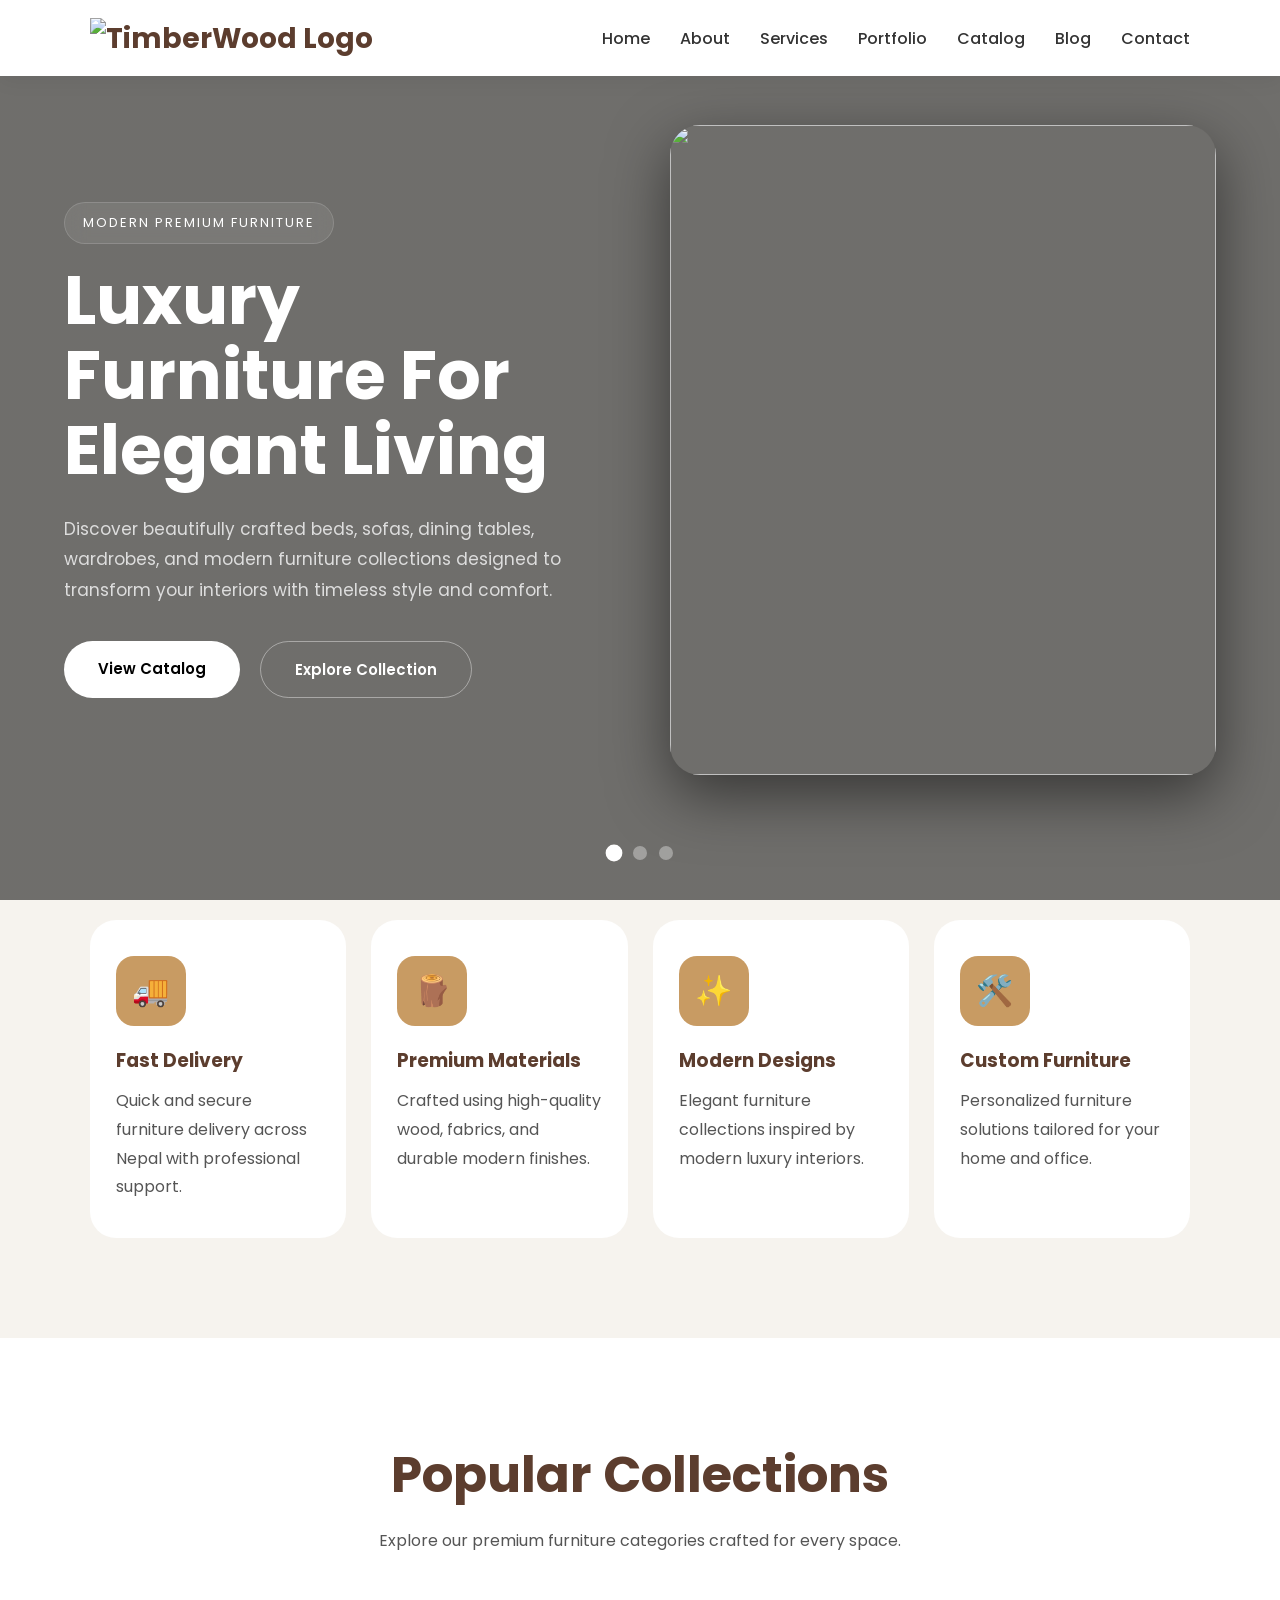
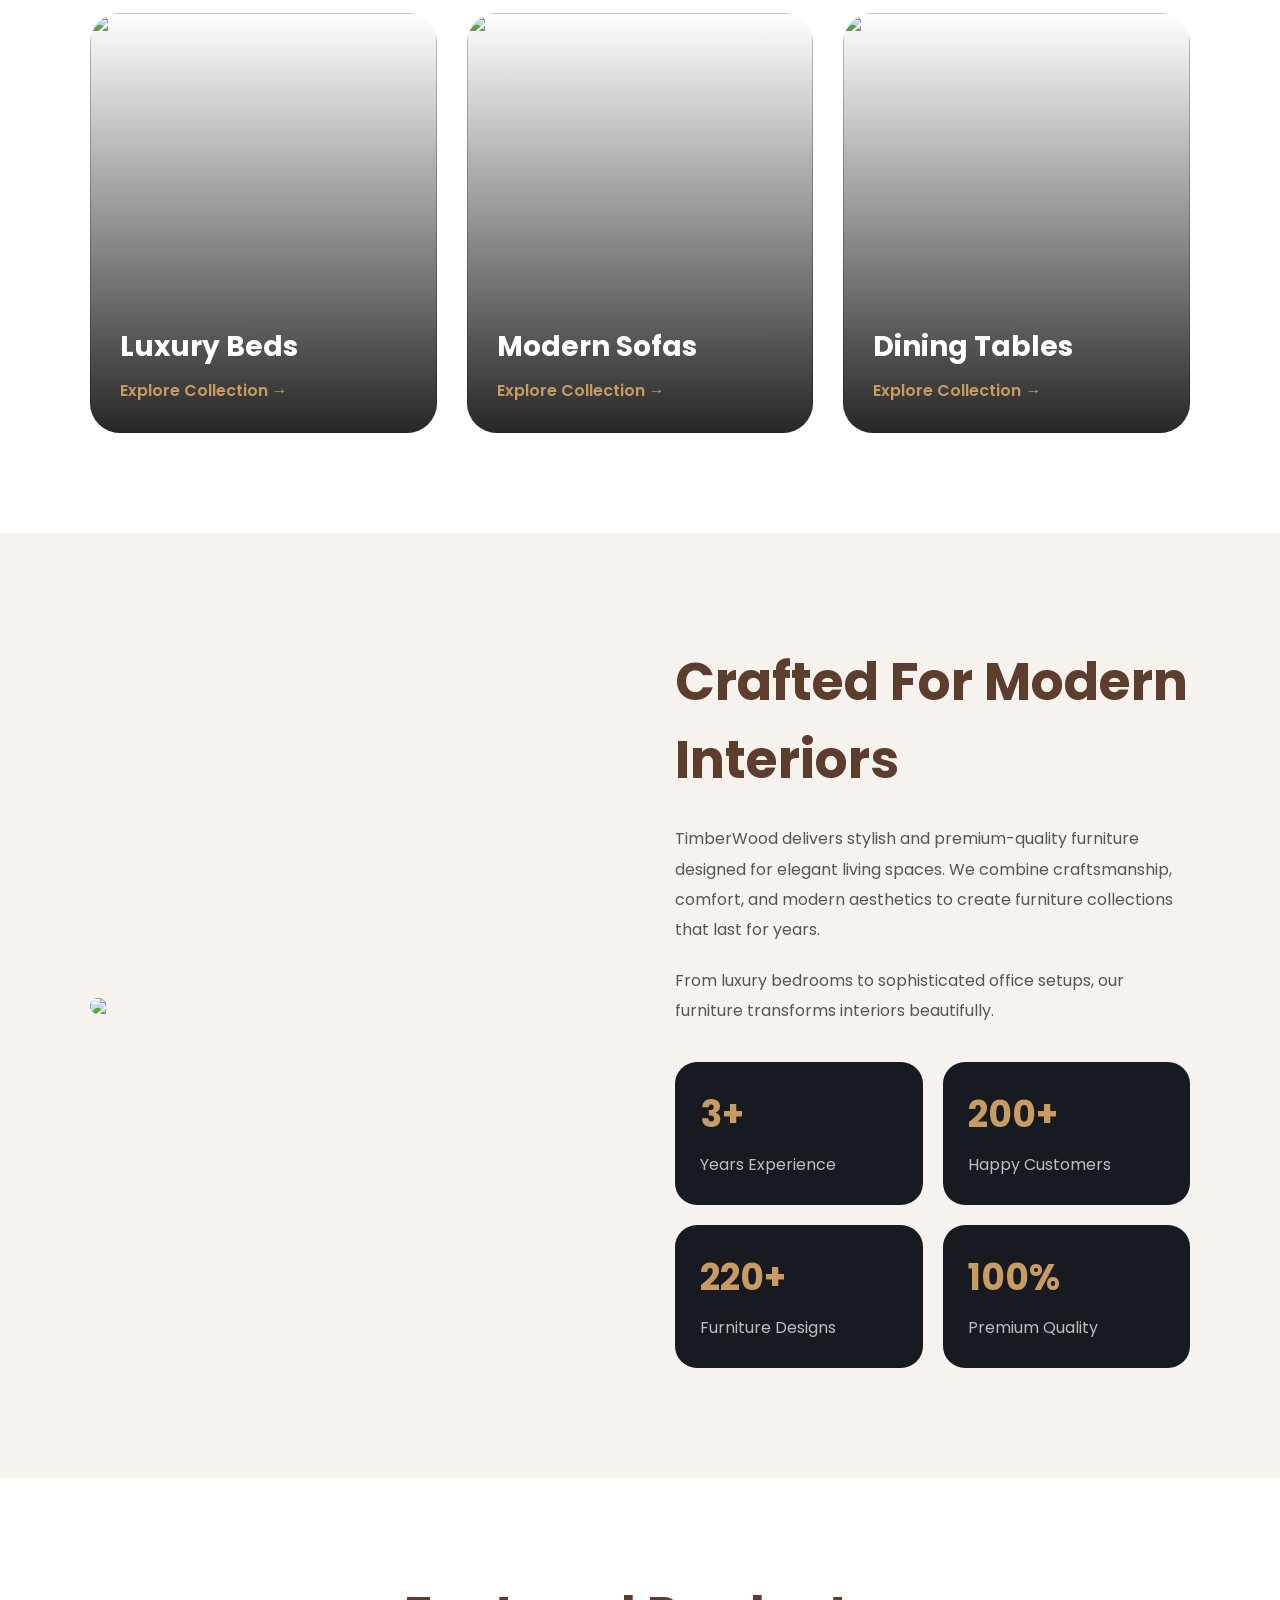
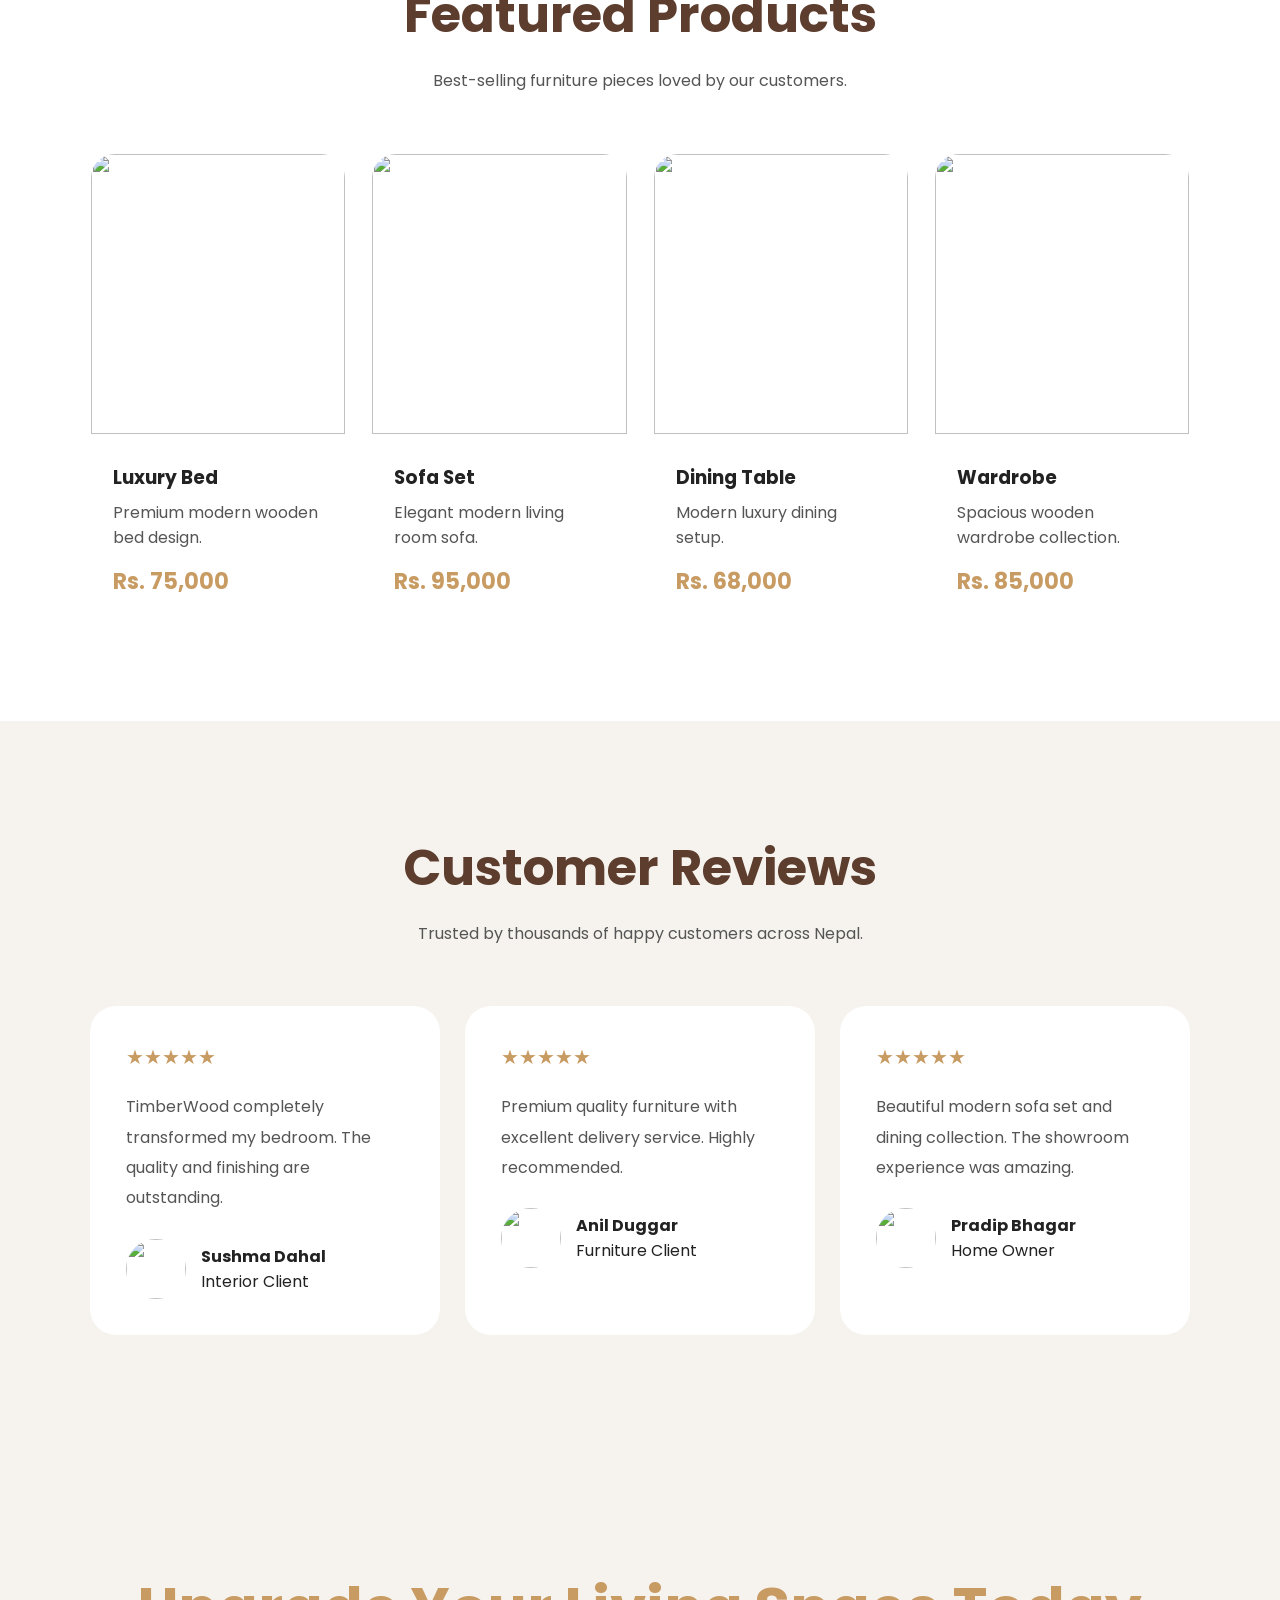
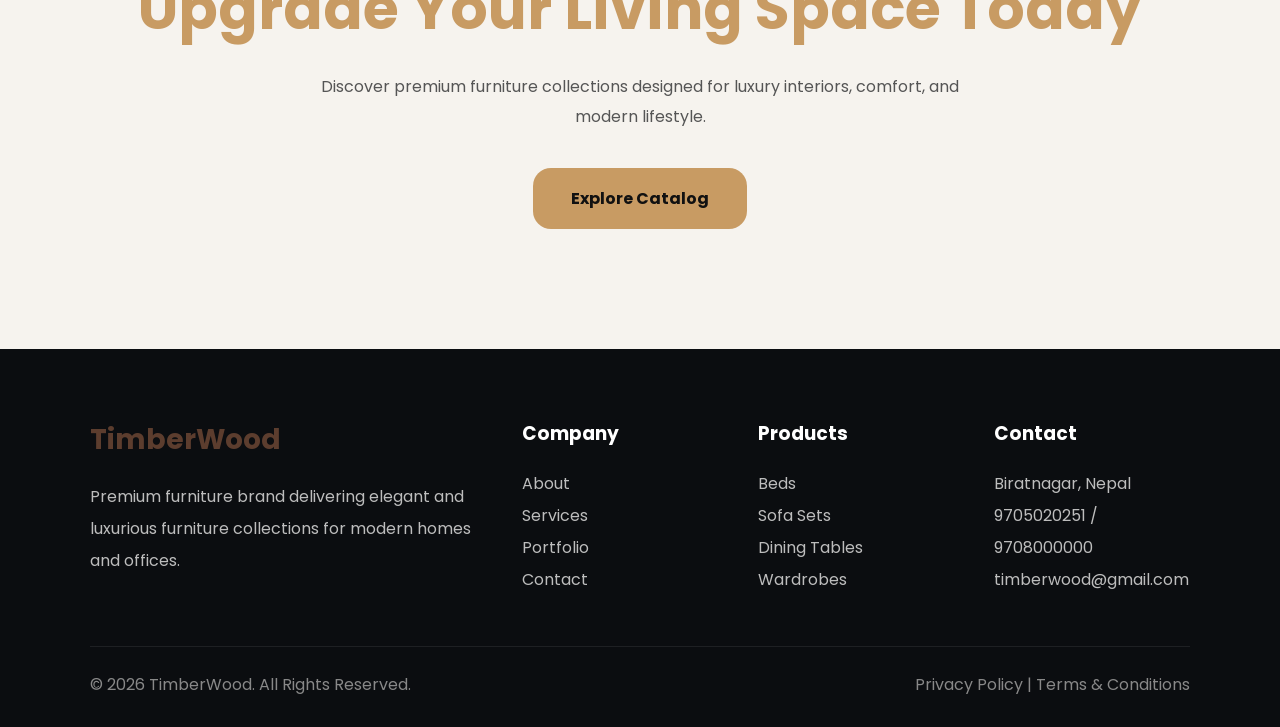
==== commit 6a4643d5: "a" ====
--- a/index.html
+++ b/index.html
@@ -40,7 +40,9 @@
     position:absolute;
     width:100%;
     height:100%;
-    background:linear-gradient(to right,rgba(0,0,0,.75),rgba(0,0,0,.35));
+    background:
+    linear-gradient(rgba(0,0,0,.55),rgba(0,0,0,.55)),
+    url('https://i.pinimg.com/736x/e8/70/54/e87054986bcbec4f3416f40a058a98b5.jpg');
     z-index:1;
 }
 
@@ -435,7 +437,7 @@
 }
 
 .collection-overlay h3{
-    color:#5c3d2e;
+    color:#fff;
     font-size:28px;
     margin-bottom:10px;
 }
@@ -628,119 +630,6 @@
     transform:translateY(-5px);
 }
 
-/* FOOTER */
-
-footer{
-    background:#0b0d10;
-    padding:70px 7% 30px;
-}
-
-.footer-grid{
-    display:grid;
-    grid-template-columns:2fr 1fr 1fr 1fr;
-    gap:40px;
-}
-
-.footer-grid h3{
-    color:#fff;
-    margin-bottom:20px;
-}
-
-.footer-grid p,
-.footer-grid li{
-    color:#bdbdbd;
-    line-height:2;
-    list-style:none;
-}
-
-.footer-grid a{
-    text-decoration:none;
-    color:#bdbdbd;
-}
-
-.footer-grid a:hover{
-    color:#c89b63;
-}
-
-.bottom{
-    margin-top:50px;
-    padding-top:25px;
-    border-top:1px solid rgba(255,255,255,0.08);
-    display:flex;
-    justify-content:space-between;
-    flex-wrap:wrap;
-    gap:15px;
-    color:#888;
-}
-
-/* MOBILE */
-
-@media(max-width:1100px){
-
-    .hero,
-    .about{
-        grid-template-columns:1fr;
-    }
-
-    .feature-grid,
-    .collection-grid,
-    .product-grid,
-    .testimonial-grid,
-    .footer-grid{
-        grid-template-columns:1fr 1fr;
-    }
-
-    .hero-text h1{
-        font-size:56px;
-    }
-
-}
-
-@media(max-width:768px){
-
-    nav ul{
-        position:fixed;
-        top:80px;
-        right:-100%;
-        width:260px;
-        height:100vh;
-        background:#fff;
-        flex-direction:column;
-        padding:40px;
-        transition:.4s;
-    }
-
-    nav ul.active{
-        right:0;
-    }
-
-    .menu-btn{
-        display:block;
-    }
-
-    .hero{
-        padding-top:120px;
-    }
-
-    .hero-text h1{
-        font-size:42px;
-    }
-
-    .section-title h2,
-    .about-text h2,
-    .cta h2{
-        font-size:34px;
-    }
-
-    .feature-grid,
-    .collection-grid,
-    .product-grid,
-    .testimonial-grid,
-    .footer-grid{
-        grid-template-columns:1fr;
-    }
-
-}
 
 </style>
 </head>
@@ -826,7 +715,7 @@
         <div class="hero-content reverse">
 
             <div class="hero-image">
-                <img src="https://i.pinimg.com/1200x/62/de/a4/62dea4ee99132fb511a39321908aa4f7.jpg" alt="">
+                <img src="https://i.pinimg.com/1200x/85/c8/36/85c836d0467c050bdd3deabfa659ff0e.jpg" alt="">
             </div>
 
             <div class="hero-text">
@@ -889,7 +778,7 @@
                         Discover More
                     </a>
 
-                    <a href="#" class="btn btn-outline">
+                    <a href="contact.html" class="btn btn-outline">
                         Contact Us
                     </a>
 
--- a/assets/styles.css
+++ b/assets/styles.css
@@ -63,4 +63,130 @@
     display:none;
     font-size:28px;
     cursor:pointer;
-}+}
+
+
+
+
+
+
+
+
+
+
+
+
+
+/* FOOTER */
+
+footer{
+    background:#0b0d10;
+    padding:70px 7% 30px;
+}
+
+.footer-grid{
+    display:grid;
+    grid-template-columns:2fr 1fr 1fr 1fr;
+    gap:40px;
+}
+
+.footer-grid h3{
+    color:#fff;
+    margin-bottom:20px;
+}
+
+.footer-grid p,
+.footer-grid li{
+    color:#bdbdbd;
+    line-height:2;
+    list-style:none;
+}
+
+.footer-grid a{
+    text-decoration:none;
+    color:#bdbdbd;
+}
+
+.footer-grid a:hover{
+    color:#c89b63;
+}
+
+.bottom{
+    margin-top:50px;
+    padding-top:25px;
+    border-top:1px solid rgba(255,255,255,0.08);
+    display:flex;
+    justify-content:space-between;
+    flex-wrap:wrap;
+    gap:15px;
+    color:#888;
+}
+
+/* MOBILE */
+
+@media(max-width:1100px){
+
+    .hero,
+    .about{
+        grid-template-columns:1fr;
+    }
+
+    .feature-grid,
+    .collection-grid,
+    .product-grid,
+    .testimonial-grid,
+    .footer-grid{
+        grid-template-columns:1fr 1fr;
+    }
+
+    .hero-text h1{
+        font-size:56px;
+    }
+
+}
+
+@media(max-width:768px){
+
+    nav ul{
+        position:fixed;
+        top:80px;
+        right:-100%;
+        width:260px;
+        height:100vh;
+        background:#fff;
+        flex-direction:column;
+        padding:40px;
+        transition:.4s;
+    }
+
+    nav ul.active{
+        right:0;
+    }
+
+    .menu-btn{
+        display:block;
+    }
+
+    .hero{
+        padding-top:120px;
+    }
+
+    .hero-text h1{
+        font-size:42px;
+    }
+
+    .section-title h2,
+    .about-text h2,
+    .cta h2{
+        font-size:34px;
+    }
+
+    .feature-grid,
+    .collection-grid,
+    .product-grid,
+    .testimonial-grid,
+    .footer-grid{
+        grid-template-columns:1fr;
+    }
+
+}
